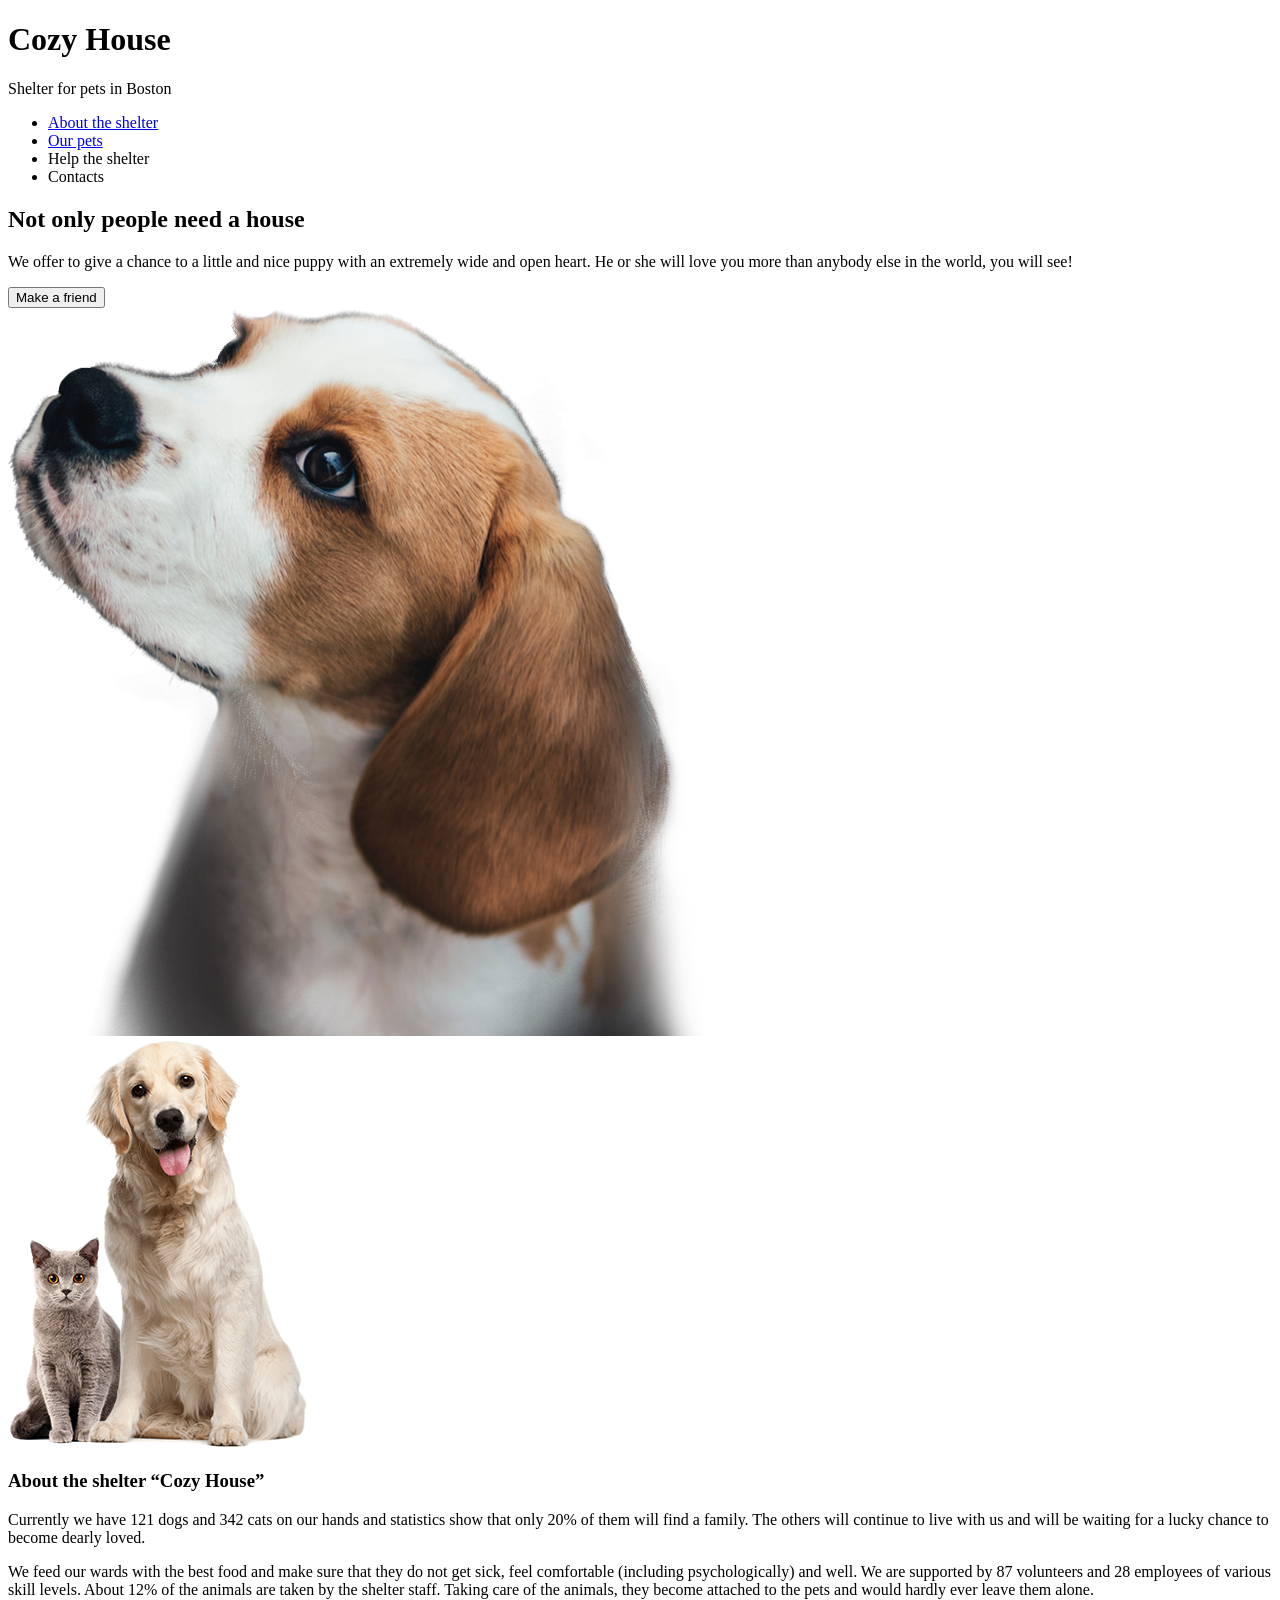
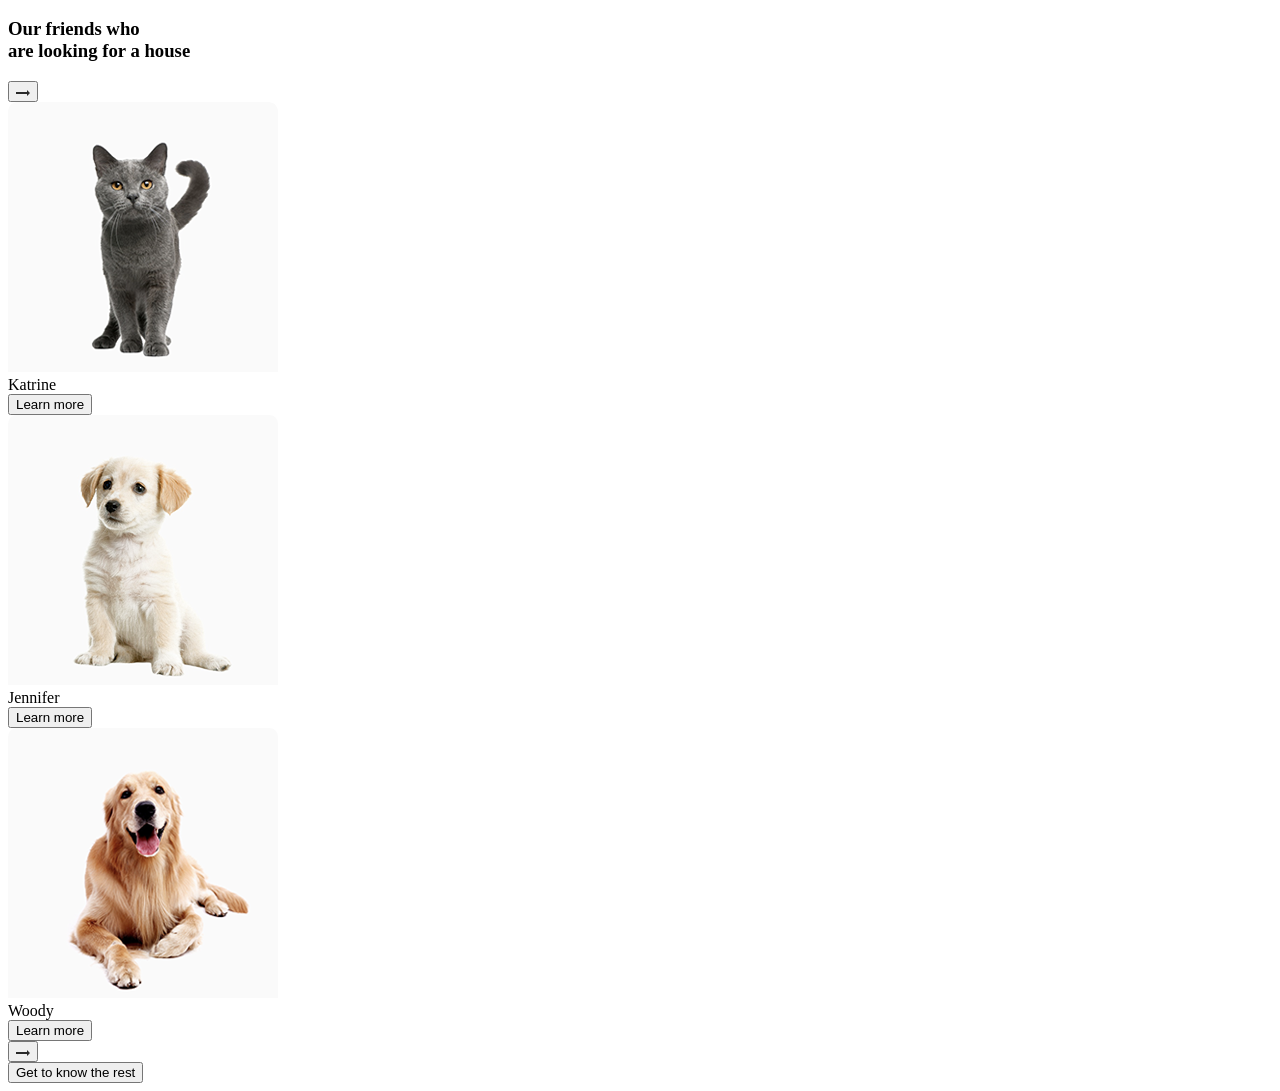
==== shelter/pages/main/index.html @ 145b54c6 "feat: add our-friends section (Sun, Mar 26, 2023 07:45:49 PM)" ====
<!DOCTYPE html>
<html lang="en">
<head>
  <meta charset="UTF-8">
  <meta http-equiv="X-UA-Compatible" content="IE=edge">
  <meta name="viewport" content="width=device-width, initial-scale=1.0">
  <title>shelter</title>
  <link rel="stylesheet" href="../../stylesheets/main.css">
</head>
<body>
  <header class="header">
    <div class="header-content-wrapper">
      <div class="logo-content">
        <div class="logo">
          <div class="logo__title">
            <h1>Cozy House</h1>
          </div>
          <div class="logo__subtitle">
            <p>Shelter for pets in Boston</p>
          </div>
        </div>
      </div>
    </div>
    <nav class="nav">
      <ul class="nav-list">
        <li class="nav-list__item nav-list__item_active">
          <a class="nav-list__link" href="./index.html">About the shelter</a>
        </li>
        <li class="nav-list__item">
          <a class="nav-list__link" href="../pets/index.html">Our pets</a>
        </li>
        <li class="nav-list__item">
          <a class="nav-list__link">Help the shelter</a>
        </li>
        <li class="nav-list__item">
          <a class="nav-list__link">Contacts</a>
        </li>
      </ul>
    </nav>
  </header>
  <main class="main-wrapper">
    <section class="not-only">
      <div class="not-only-content">
        <h2 class="not-only-content__title">Not only people need a house</h2>
        <p class="not-only-content__text">We offer to give a chance to a little and nice puppy with an extremely wide and open heart. 
          He or she will love you more than anybody else in the world, you will see!</p>
        <div class="not-only-content__btn-wrapper">
          <button class="not-only-content__btn btn">Make a friend</button>
        </div>
      </div>
      <div class="not-only__img">
        <img src="../../assets/images/start-screen-puppy.png" alt="dog">
      </div>
  </section>
  <div class="wrapper-background-light">
    <section class="about">
      <div class="about__pets">
        <img src="../../assets/images/about-pets.png" alt="cat and dog">
      </div>
      <div class="about-content">
        <h3 class="about__title h3-title">About the shelter “Cozy House”</h3>
        <p class="about__text">
          Currently we have 121 dogs and 342 cats on our hands and statistics show that only 20% of them will find a family. 
          The others will continue to live with us and will be waiting for a lucky chance to become dearly loved.</p>
        <p class="about__text">
          We feed our wards with the best food and make sure that they do not get sick, 
          feel comfortable (including psychologically) and well. 
          We are supported by 87 volunteers and 28 employees of various skill levels. 
          About 12% of the animals are taken by the shelter staff. 
          Taking care of the animals, they become attached to the pets and would hardly ever leave them alone.
        </p>
      </div>
    </section>
  </div>
  <div class="wrapper-background-dark">
    <section class="friends">
      <h3 class="friends__title h3-title">Our friends who <br>are looking for a house</h3>
      <div class="pets-content-wrapper">
        <div class="left-arrow">
          <button class="left-arrow__btn arrow-btn">
            <svg class="arrow-icon" width="14" height="6" viewBox="0 0 14 6" fill="none" xmlns="http://www.w3.org/2000/svg">
              <path d="M0 4V2L11 2V0L14 3L11 6V4L0 4Z" fill="#292929"/>
            </svg> 
          </button>
        </div>
        <div class="pets-content">
          <div class="pet-card">
            <div class="pet-card__image">
              <img src="../../assets/images/cards/pets-katrine.png" alt="cat">
            </div>
            <div class="pet-card__title">Katrine</div>
            <div class="pet-card__button">
              <button class="pet-card__button-inner">Learn more</button>
            </div>
          </div>
          <div class="pet-card">
            <div class="pet-card__image">
              <img src="../../assets/images/cards/pets-jennifer.png" alt="dog">
            </div>
            <div class="pet-card__title">Jennifer</div>
            <div class="pet-card__button">
              <button class="pet-card__button-inner">Learn more</button>
            </div>
          </div>
          <div class="pet-card">
            <div class="pet-card__image">
              <img src="../../assets/images/cards/pets-woody.png" alt="dog">
            </div>
            <div class="pet-card__title">Woody</div>
            <div class="pet-card__button">
              <button class="pet-card__button-inner">Learn more</button>
            </div>
          </div>
        </div>
        <div class="right-arrow">
          <button class="right-arrow__btn arrow-btn">
            <svg class="arrow-icon" width="14" height="6" viewBox="0 0 14 6" fill="none" xmlns="http://www.w3.org/2000/svg">
              <path d="M0 4V2L11 2V0L14 3L11 6V4L0 4Z" fill="#292929"/>
            </svg>          
          </button>
        </div>
      </div>
      <div class="friends__btn-wrapper">
        <button class="friends__btn btn">Get to know the rest</button>
      </div>
    </section>
  </div>
  </main>
</body>
</html>
---- shelter/stylesheets/main.css ----
/* No CSS *//*# sourceMappingURL=main.css.map */
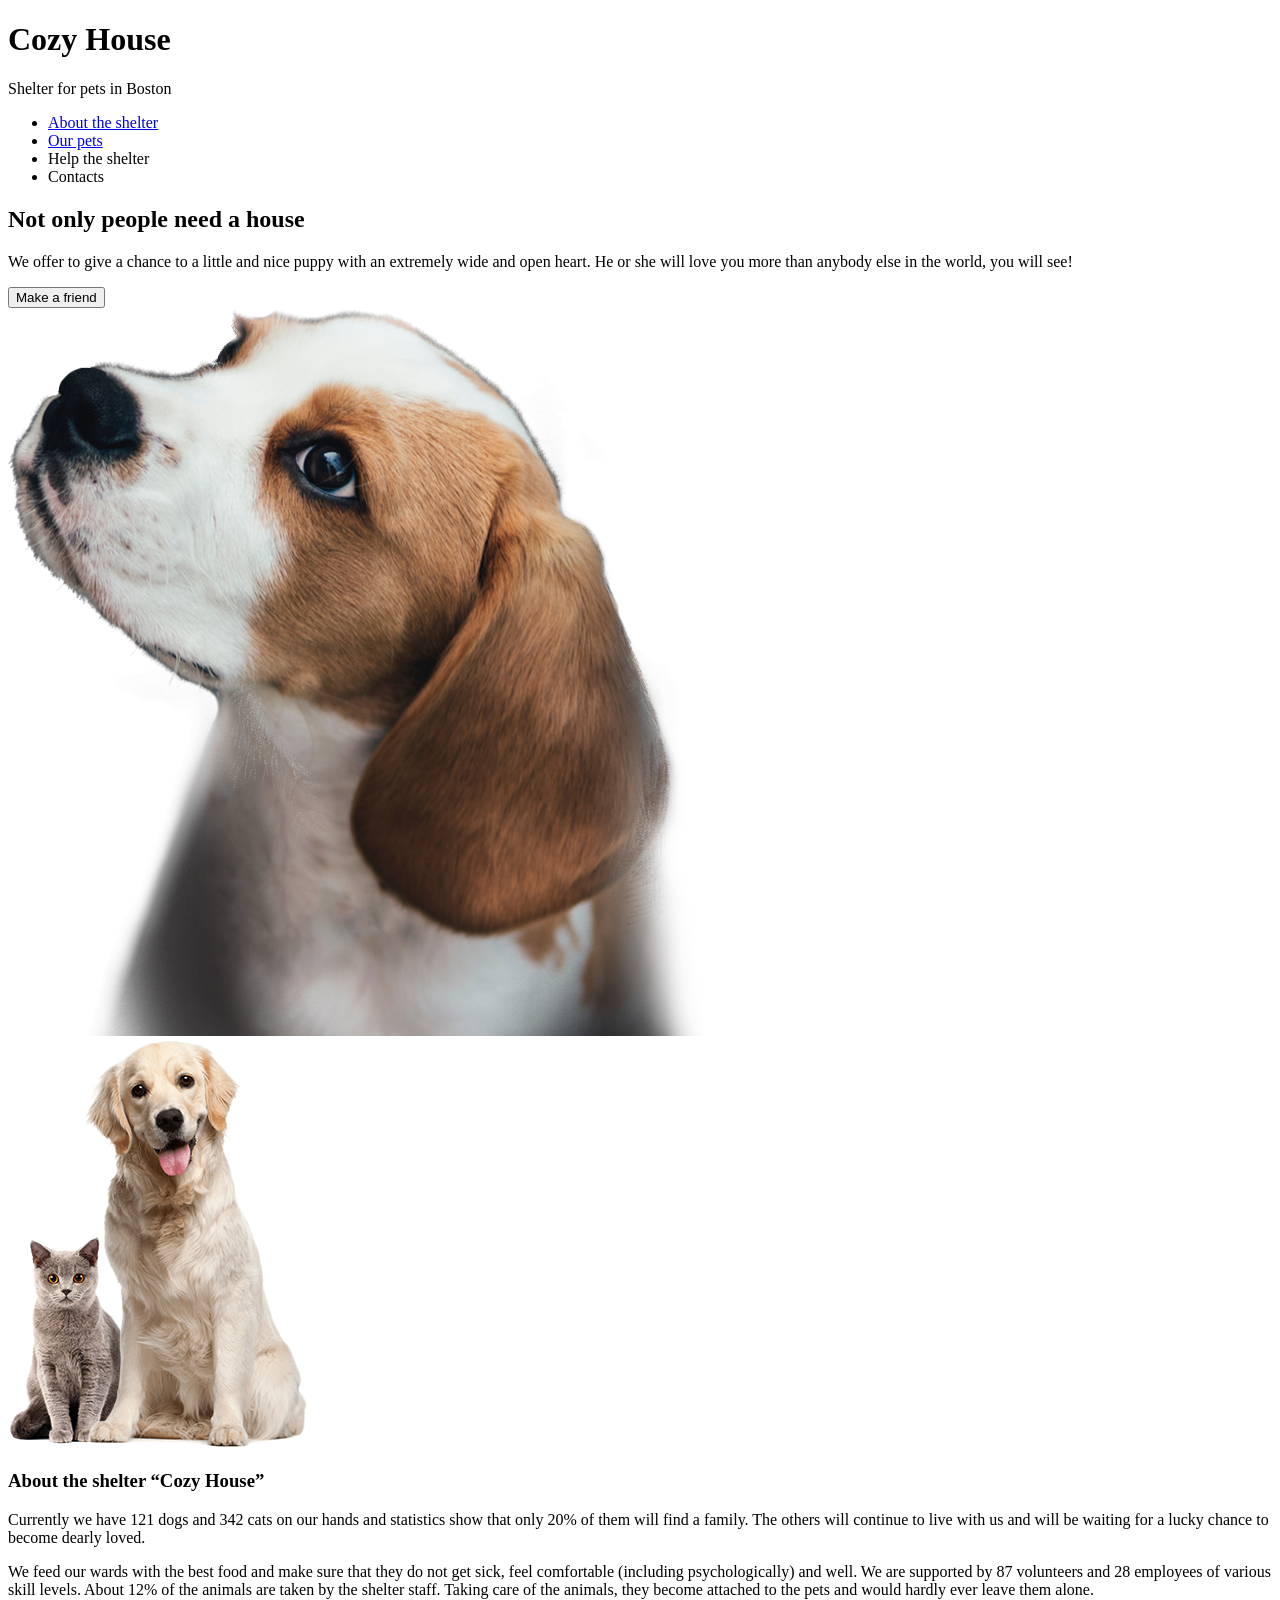
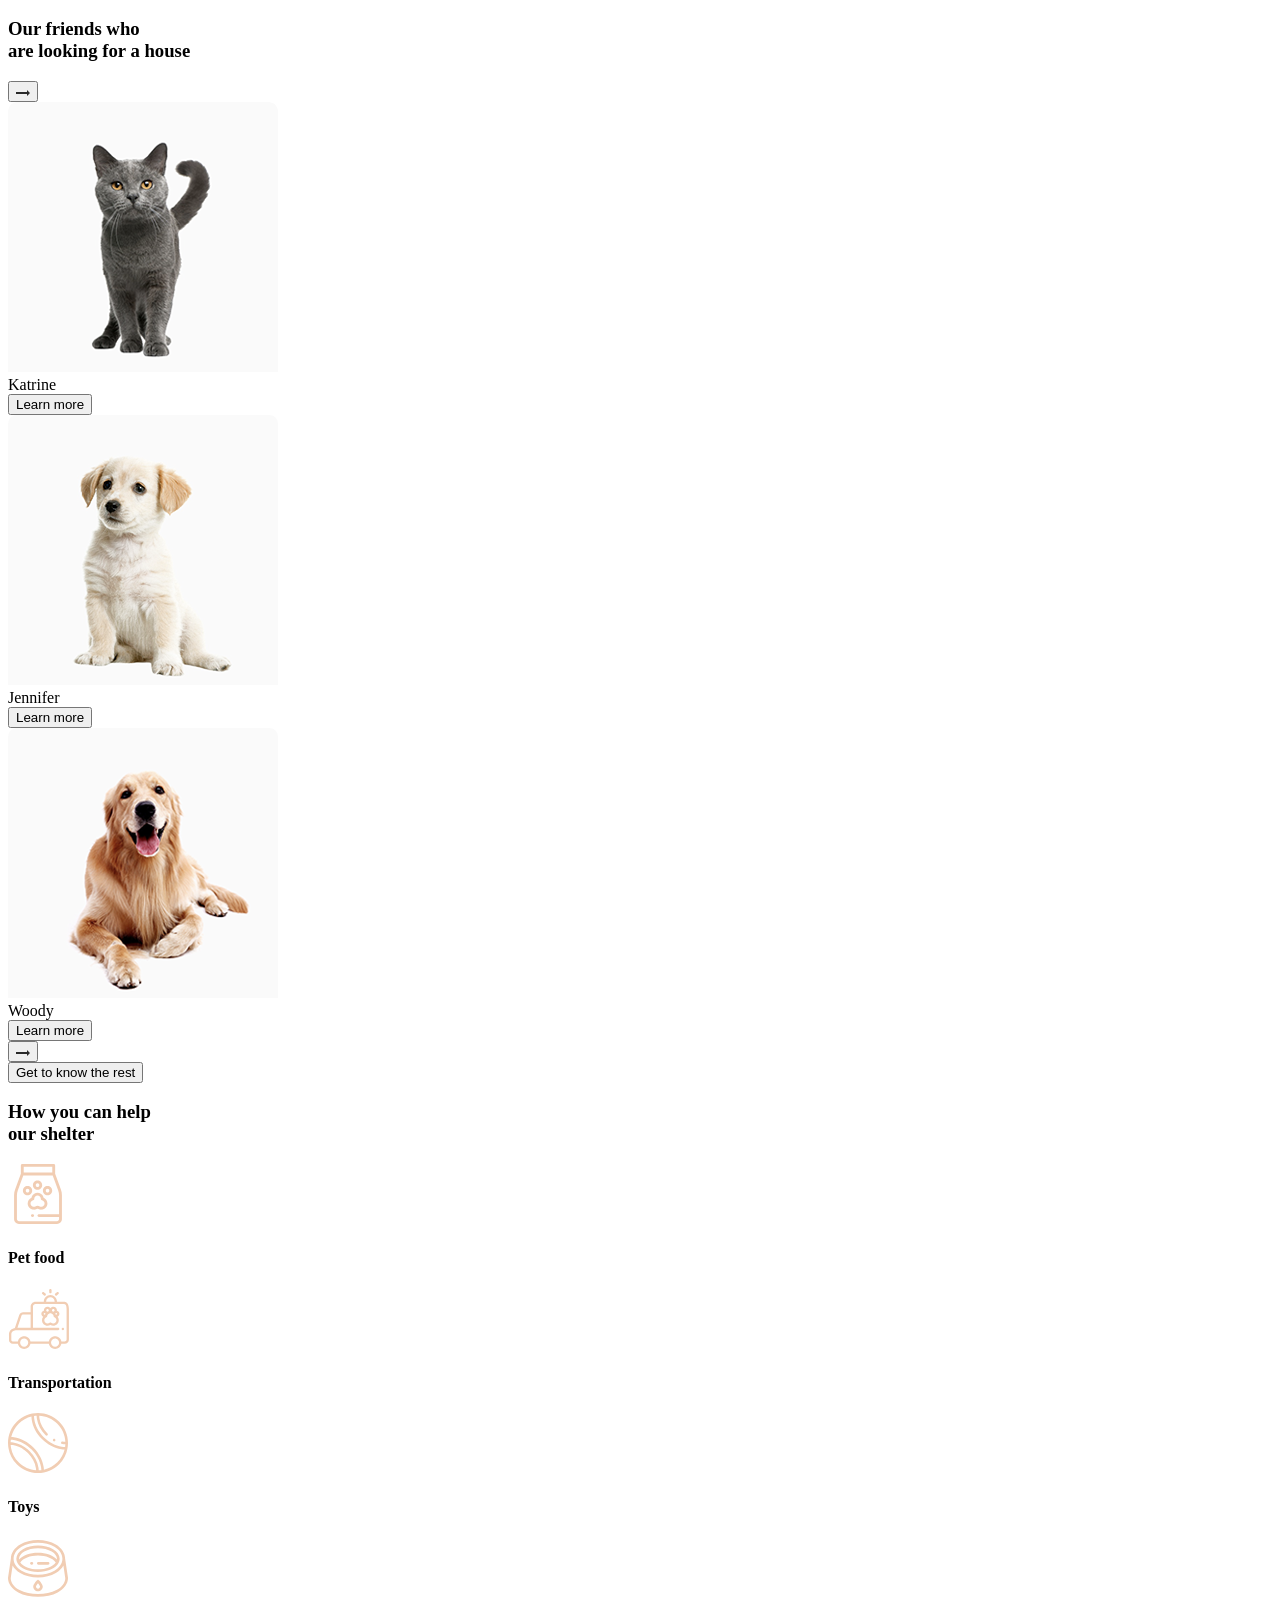
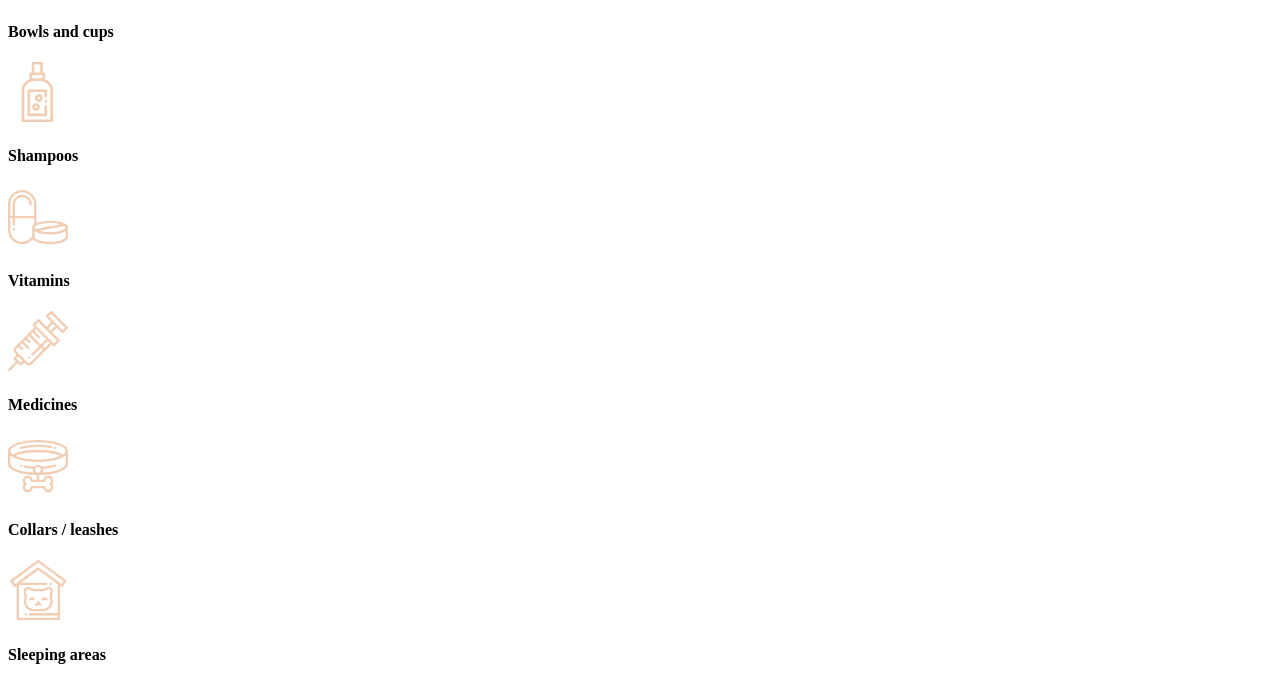
==== commit 73fb4bdf: "feat: add help section (Sun, Mar 26, 2023 07:59:29 PM)" ====
--- a/shelter/pages/main/index.html
+++ b/shelter/pages/main/index.html
@@ -125,6 +125,67 @@
       </div>
     </section>
   </div>
+  <div class="wrapper-background-light">
+    <section class="help-shelter"> 
+      <h3 class="help-shelter__title h3-title">How you can help <br>our shelter</h3>
+      <div class="help-shelter-card-content">
+        <div class="help-shelter-card">
+          <div class="help-shelter-card__icon">
+            <img src="../../assets/icons/icon-pet-food.svg" alt="food">
+          </div>
+          <h4 class="help-shelter-card__title h4-title">Pet food</h4>
+        </div>
+        <div class="help-shelter-card">
+          <div class="help-shelter-card__icon">
+            <img src="../../assets/icons/icon-transportation.svg" alt="transportation">
+          </div>
+          <h4 class="help-shelter-card__title h4-title">Transportation</h4>
+        </div>
+        <div class="help-shelter-card">
+          <div class="help-shelter-card__icon">
+            <img src="../../assets/icons/icon-toys.svg" alt="toys">
+          </div>
+          <h4 class="help-shelter-card__title h4-title">Toys</h4>
+        </div>
+        <div class="help-shelter-card">
+          <div class="help-shelter-card__icon">
+            <img src="../../assets/icons/icon-bowls-and-cups.svg" alt="bowl">
+          </div>
+          <h4 class="help-shelter-card__title h4-title">Bowls and cups</h4>
+        </div>
+        <div class="help-shelter-card">
+          <div class="help-shelter-card__icon">
+            <img src="../../assets/icons/icon-shampoos.svg" alt="shampoo">
+          </div>
+          <h4 class="help-shelter-card__title h4-title">Shampoos</h4>
+        </div>
+        <div class="help-shelter-card">
+          <div class="help-shelter-card__icon">
+            <img src="../../assets/icons/icon-vitamins.svg" alt="vitamins">
+          </div>
+          <h4 class="help-shelter-card__title h4-title">Vitamins</h4>
+        </div>
+        <div class="help-shelter-card">
+          <div class="help-shelter-card__icon">
+            <img src="../../assets/icons/icon-medicines.svg" alt="medicines">
+          </div>
+          <h4 class="help-shelter-card__title h4-title">Medicines</h4>
+        </div>
+        <div class="help-shelter-card">
+          <div class="help-shelter-card__icon">
+            <img src="../../assets/icons/icon-collars-leashes.svg" alt="collars">
+          </div>
+          <h4 class="help-shelter-card__title h4-title">Collars / leashes</h4>
+        </div>
+        <div class="help-shelter-card">
+          <div class="help-shelter-card__icon">
+            <img src="../../assets/icons/icon-sleeping-area.svg" alt="sleeping areas">
+          </div>
+          <h4 class="help-shelter-card__title h4-title">Sleeping areas</h4>
+        </div>
+      </div>
+    </section>
+  </div>
   </main>
 </body>
 </html>
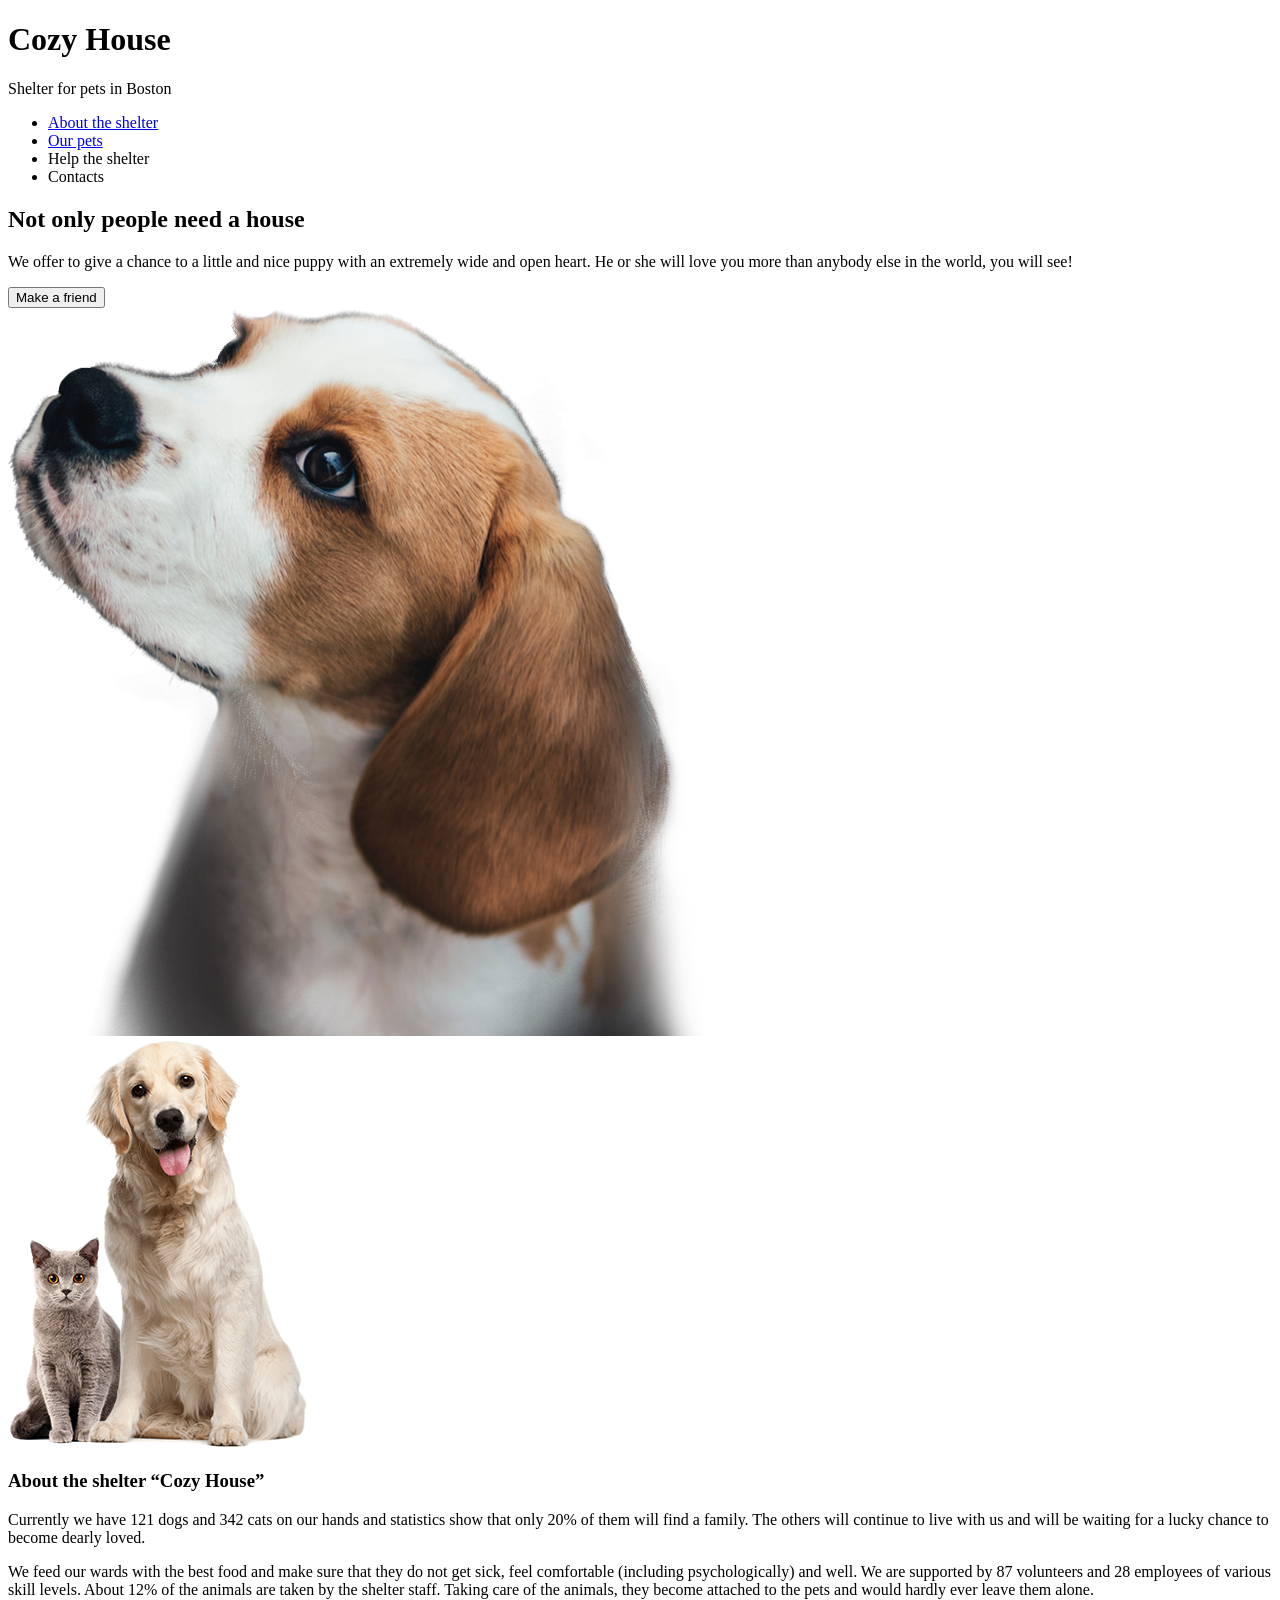
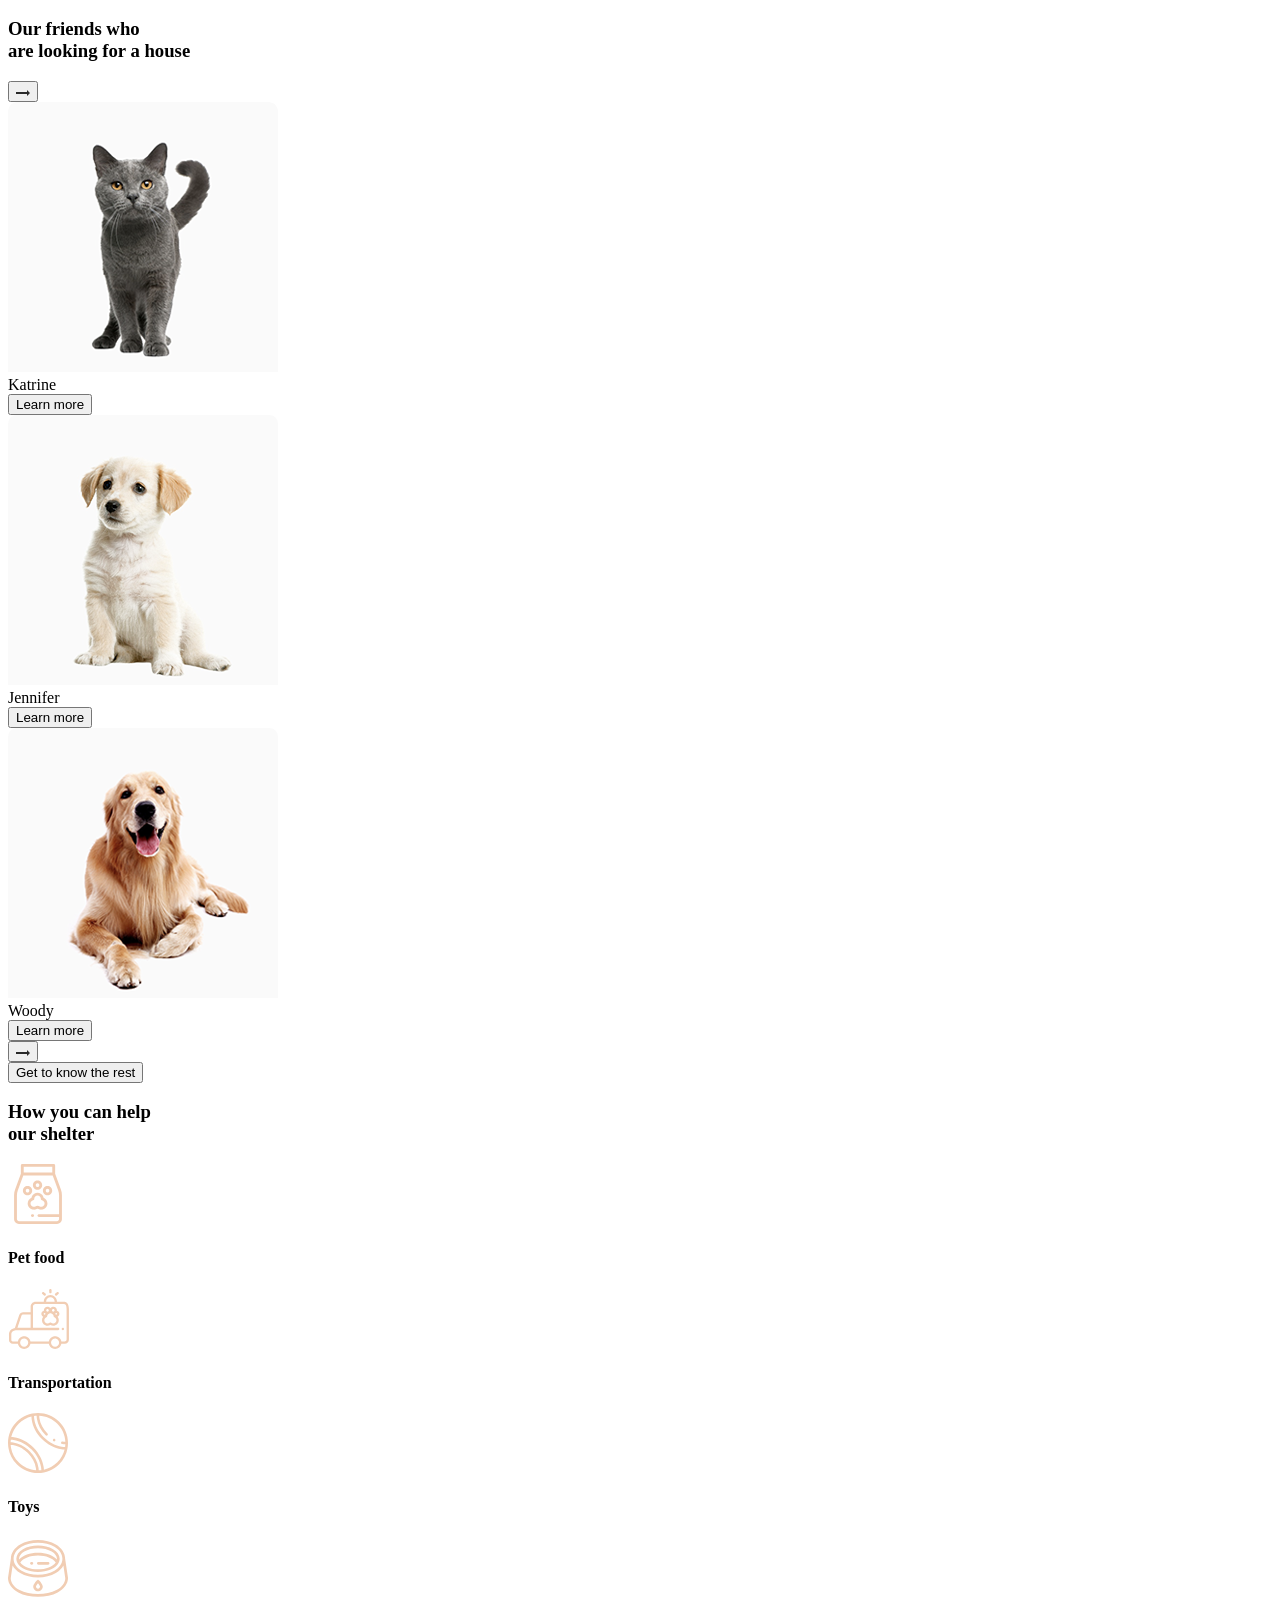
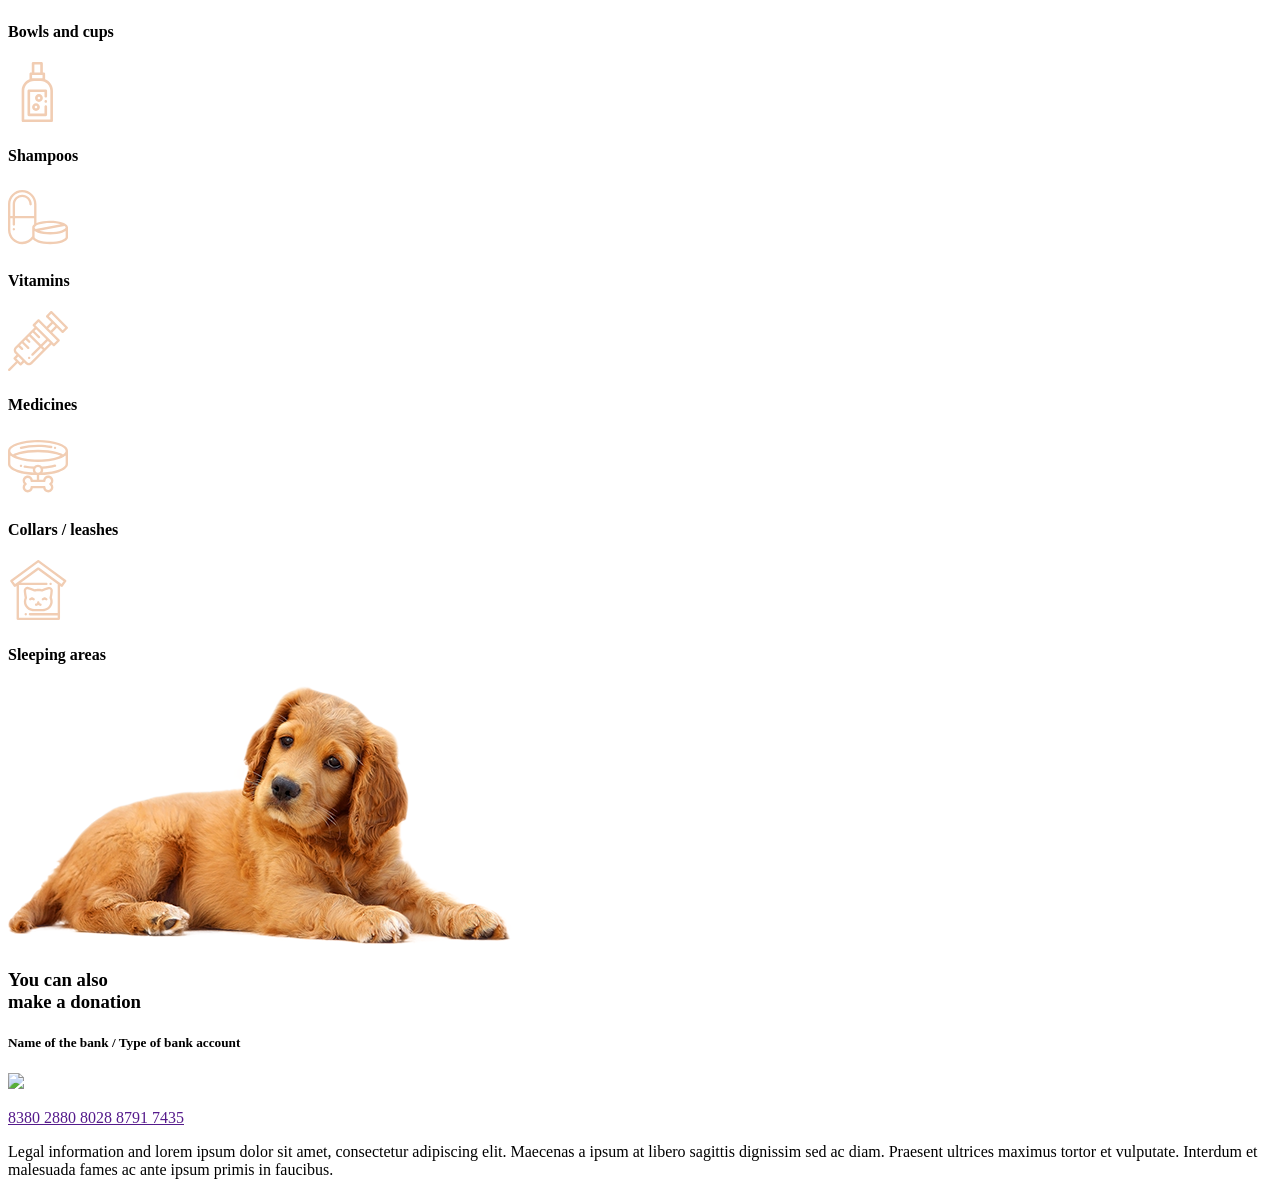
==== commit 0a9e0952: "feat: add donation section (Sun, Mar 26, 2023 08:11:59 PM)" ====
--- a/shelter/pages/main/index.html
+++ b/shelter/pages/main/index.html
@@ -126,62 +126,91 @@
     </section>
   </div>
   <div class="wrapper-background-light">
-    <section class="help-shelter"> 
-      <h3 class="help-shelter__title h3-title">How you can help <br>our shelter</h3>
-      <div class="help-shelter-card-content">
-        <div class="help-shelter-card">
-          <div class="help-shelter-card__icon">
+    <section class="help"> 
+      <h3 class="help__title h3-title">How you can help <br>our shelter</h3>
+      <div class="help-card-content">
+        <div class="help-card">
+          <div class="help-card__icon">
             <img src="../../assets/icons/icon-pet-food.svg" alt="food">
           </div>
-          <h4 class="help-shelter-card__title h4-title">Pet food</h4>
-        </div>
-        <div class="help-shelter-card">
-          <div class="help-shelter-card__icon">
+          <h4 class="help-card__title h4-title">Pet food</h4>
+        </div>
+        <div class="help-card">
+          <div class="help-card__icon">
             <img src="../../assets/icons/icon-transportation.svg" alt="transportation">
           </div>
-          <h4 class="help-shelter-card__title h4-title">Transportation</h4>
-        </div>
-        <div class="help-shelter-card">
-          <div class="help-shelter-card__icon">
+          <h4 class="help-card__title h4-title">Transportation</h4>
+        </div>
+        <div class="help-card">
+          <div class="help-card__icon">
             <img src="../../assets/icons/icon-toys.svg" alt="toys">
           </div>
-          <h4 class="help-shelter-card__title h4-title">Toys</h4>
-        </div>
-        <div class="help-shelter-card">
-          <div class="help-shelter-card__icon">
+          <h4 class="help-card__title h4-title">Toys</h4>
+        </div>
+        <div class="help-card">
+          <div class="help-card__icon">
             <img src="../../assets/icons/icon-bowls-and-cups.svg" alt="bowl">
           </div>
-          <h4 class="help-shelter-card__title h4-title">Bowls and cups</h4>
-        </div>
-        <div class="help-shelter-card">
-          <div class="help-shelter-card__icon">
+          <h4 class="help-card__title h4-title">Bowls and cups</h4>
+        </div>
+        <div class="help-card">
+          <div class="help-card__icon">
             <img src="../../assets/icons/icon-shampoos.svg" alt="shampoo">
           </div>
-          <h4 class="help-shelter-card__title h4-title">Shampoos</h4>
-        </div>
-        <div class="help-shelter-card">
-          <div class="help-shelter-card__icon">
+          <h4 class="help-card__title h4-title">Shampoos</h4>
+        </div>
+        <div class="help-card">
+          <div class="help-card__icon">
             <img src="../../assets/icons/icon-vitamins.svg" alt="vitamins">
           </div>
-          <h4 class="help-shelter-card__title h4-title">Vitamins</h4>
-        </div>
-        <div class="help-shelter-card">
-          <div class="help-shelter-card__icon">
+          <h4 class="help-card__title h4-title">Vitamins</h4>
+        </div>
+        <div class="help-card">
+          <div class="help-card__icon">
             <img src="../../assets/icons/icon-medicines.svg" alt="medicines">
           </div>
-          <h4 class="help-shelter-card__title h4-title">Medicines</h4>
-        </div>
-        <div class="help-shelter-card">
-          <div class="help-shelter-card__icon">
+          <h4 class="help-card__title h4-title">Medicines</h4>
+        </div>
+        <div class="help-card">
+          <div class="help-card__icon">
             <img src="../../assets/icons/icon-collars-leashes.svg" alt="collars">
           </div>
-          <h4 class="help-shelter-card__title h4-title">Collars / leashes</h4>
-        </div>
-        <div class="help-shelter-card">
-          <div class="help-shelter-card__icon">
+          <h4 class="help-card__title h4-title">Collars / leashes</h4>
+        </div>
+        <div class="help-card">
+          <div class="help-card__icon">
             <img src="../../assets/icons/icon-sleeping-area.svg" alt="sleeping areas">
           </div>
-          <h4 class="help-shelter-card__title h4-title">Sleeping areas</h4>
+          <h4 class="help-card__title h4-title">Sleeping areas</h4>
+        </div>
+      </div>
+    </section>
+  </div>
+  <div class="wrapper-background-dark">
+    <section class="donation">
+      <div class="donation-content">
+        <div class="donation__img">
+          <img src="../../assets/images/donation-dog.png" alt="dog">
+        </div>
+        <div class="donation-info">
+          <div class="donation-info__title">
+            <h3 class="h3-title">You can also <br>make a donation</h3>
+          </div>
+          <div class="donation-info__subtitle">
+            <h5>Name of the bank / Type of bank account</h5>
+          </div>
+          <div class="donation-info__credit-card">
+            <a href="">
+              <img src="../../assets/icons/credit-card.svg">
+              <p>8380 2880 8028 8791 7435</p>
+            </a>
+          </div>
+          <div class="donation-info__text">
+            <p>Legal information and lorem ipsum dolor sit amet, 
+            consectetur adipiscing elit. Maecenas a ipsum at libero sagittis dignissim sed ac diam. 
+            Praesent ultrices maximus tortor et vulputate.
+            Interdum et malesuada fames ac ante ipsum primis in faucibus.</p>
+          </div>
         </div>
       </div>
     </section>
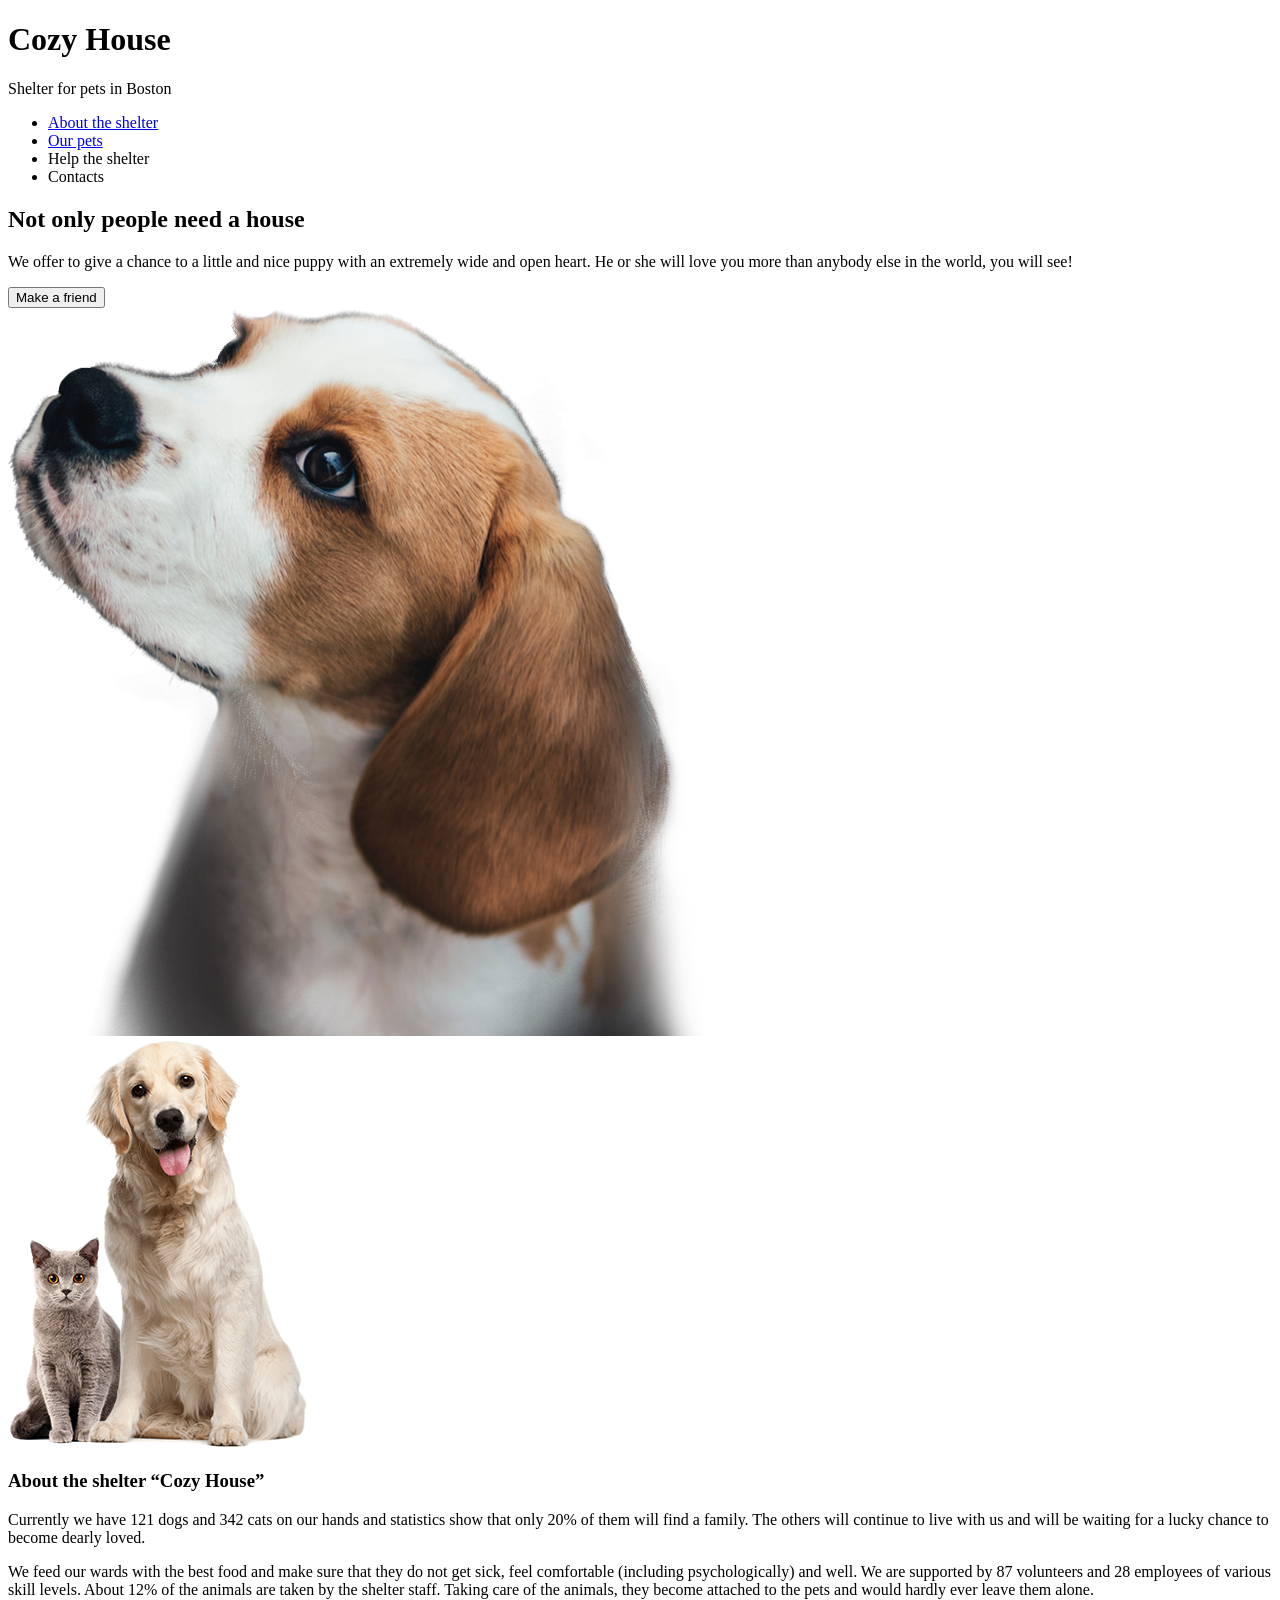
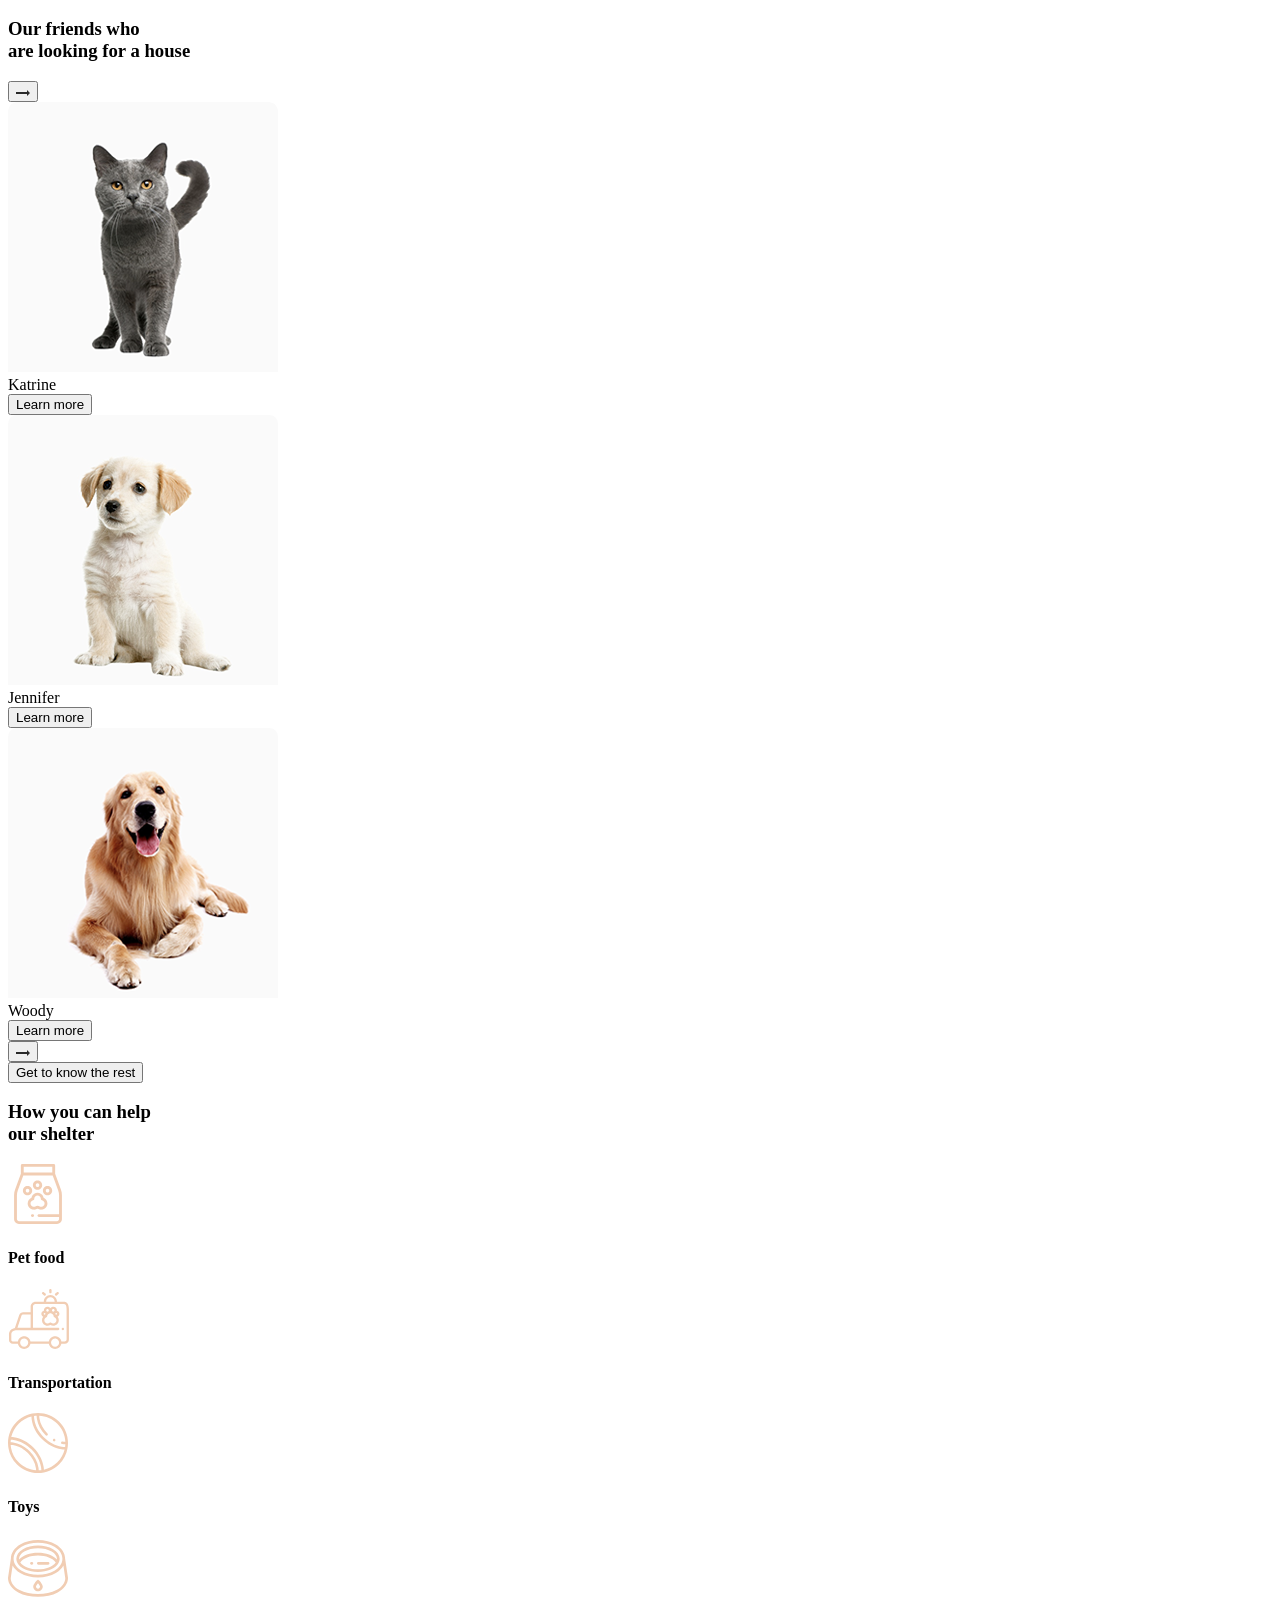
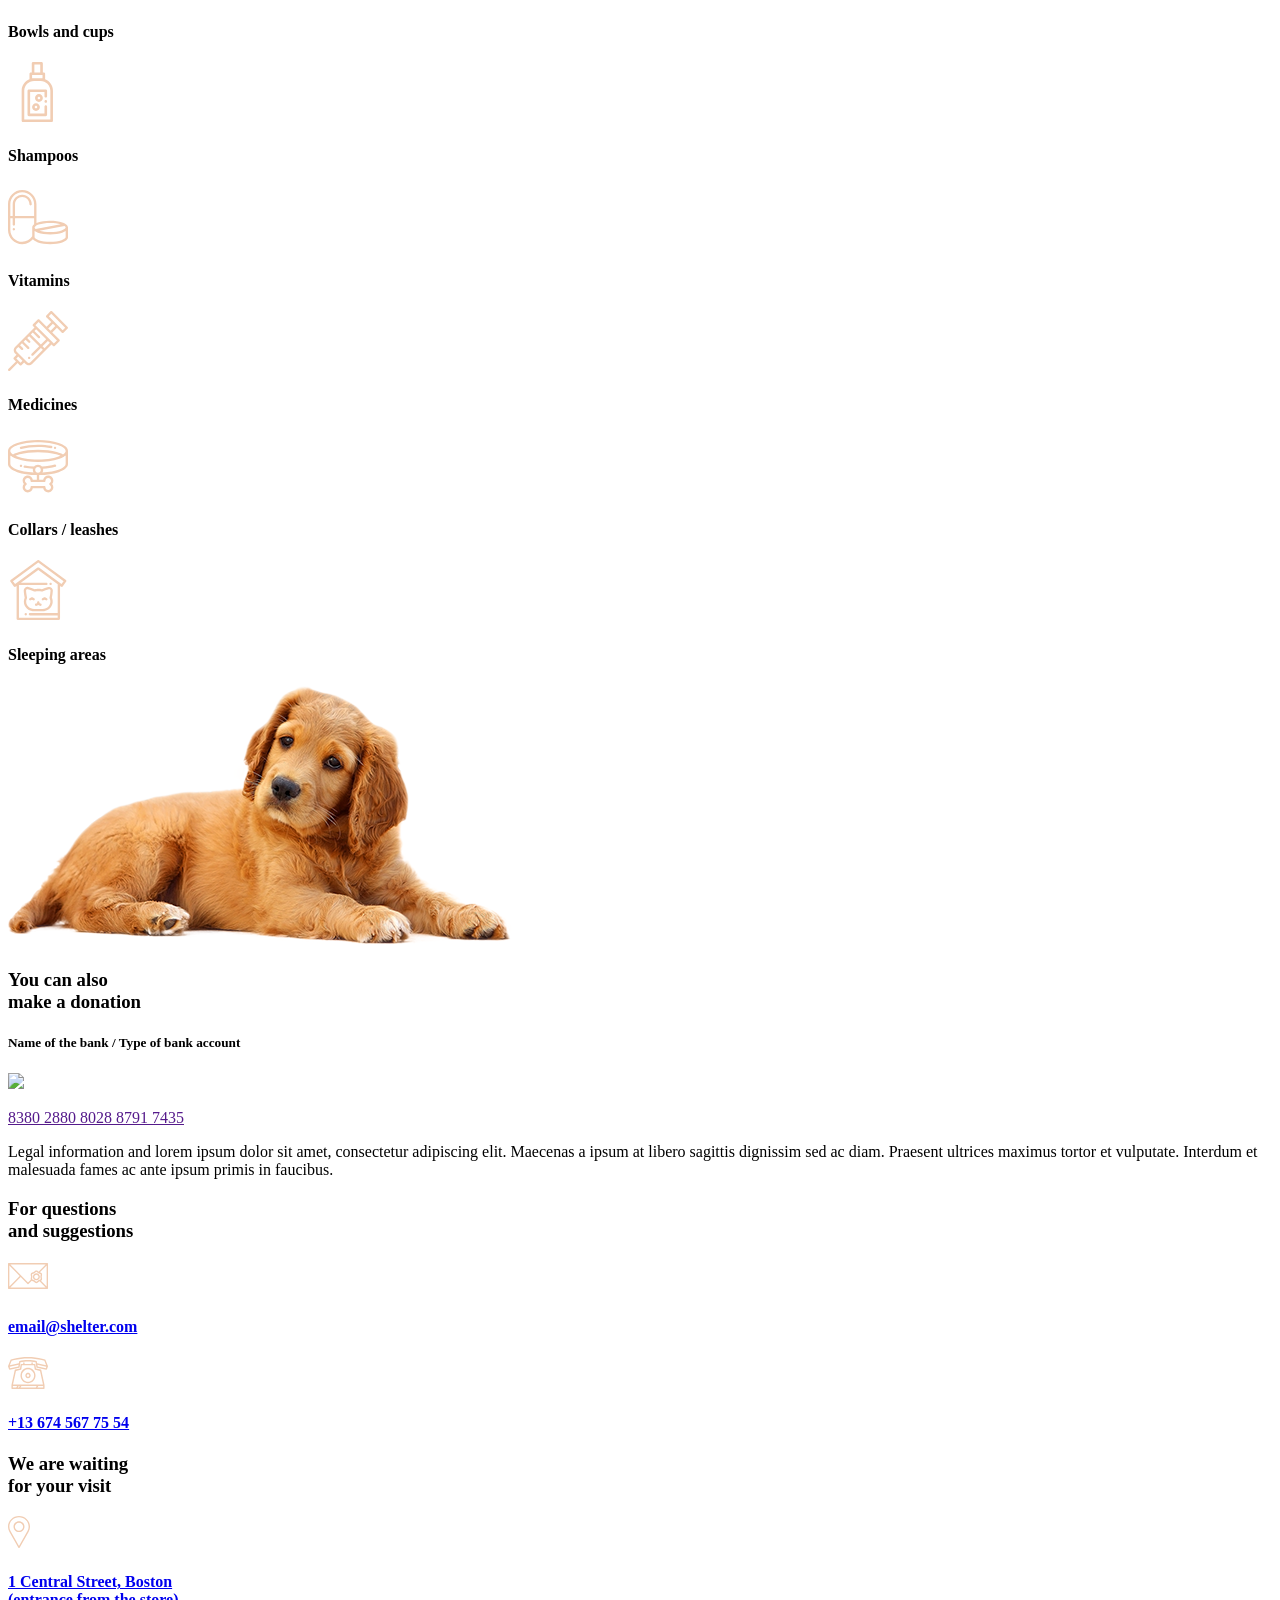
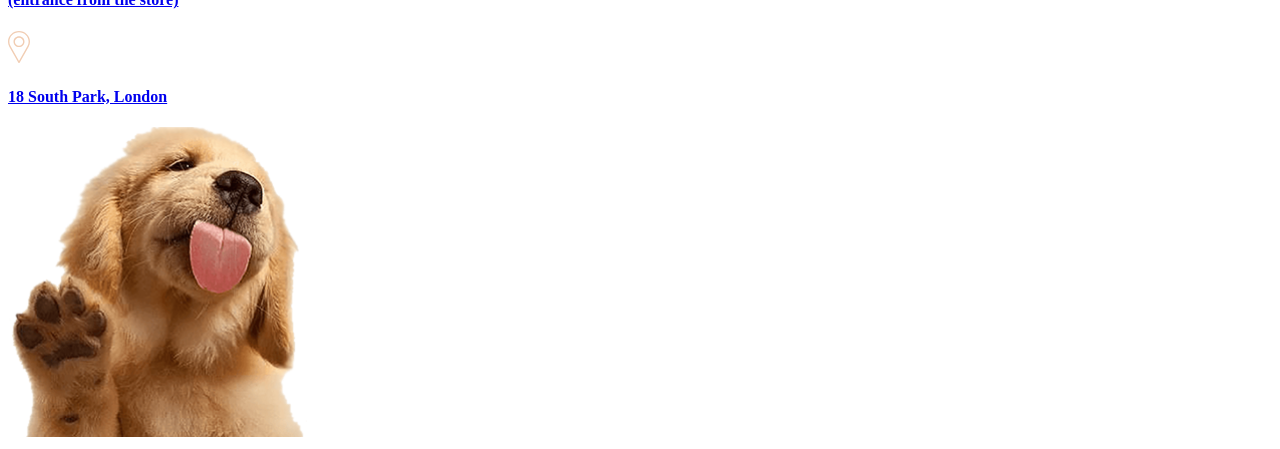
==== commit f97468aa: "feat: add footer (Sun, Mar 26, 2023 08:22:29 PM)" ====
--- a/shelter/pages/main/index.html
+++ b/shelter/pages/main/index.html
@@ -215,6 +215,47 @@
       </div>
     </section>
   </div>
+  <footer class="footer">
+    <div class="footer-contacts">
+      <h3 class="footer-contacts__title h3-title">For questions <br>and suggestions</h3>
+      <div class="footer-contacts__email">
+        <a class="footer__email-icon" href="mailto:email@shelter.com">
+          <img src="../../assets/icons/icon-email.svg" alt="email">
+        </a>
+        <a class="footer__email-text" href="mailto:email@shelter.com"><h4>email@shelter.com</h4></a>
+      </div>
+      <div class="footer-contacts__phone">
+        <a class="footer__phone-icon" href="tel:+13-674-567-75-54">
+          <img src="../../assets/icons/icon-phone.svg" alt="phone">
+        </a>
+        <a class="footer__phone-text" href="tel:+13-674-567-75-54">
+          <h4>+13 674 567 75 54</h4>
+        </a>
+      </div>
+    </div>
+    <div class="footer-location">
+      <h3 class="footer-location__title h3-title">We are waiting <br>for your visit</h3>
+      <div class="footer-location__map">
+        <a class="footer-map__icon" href="https://goo.gl/maps/1M5i2qvW5JNTci3F6">
+          <img src="../../assets/icons/icon-marker.svg" alt="marker">
+        </a>
+        <a class="footer-map__text_first" href="https://goo.gl/maps/1M5i2qvW5JNTci3F6">
+          <h4>1 Central Street, Boston <br>(entrance from the store)</h4>
+        </a>
+      </div>
+      <div class="footer-location__map">
+        <a class="footer-map__icon" href="https://goo.gl/maps/7BhiTKAb1SkYFnS67">
+          <img src="../../assets/icons/icon-marker.svg" alt="marker">
+        </a>
+        <a class="footer-map__text_second" href="https://goo.gl/maps/7BhiTKAb1SkYFnS67">
+          <h4>18 South Park, London</h4>
+        </a>
+      </div>
+    </div>
+    <div class="footer-dog">
+      <img src="../../assets/images/footer-puppy.png" alt="dog">
+    </div>
+  </footer>
   </main>
 </body>
 </html>
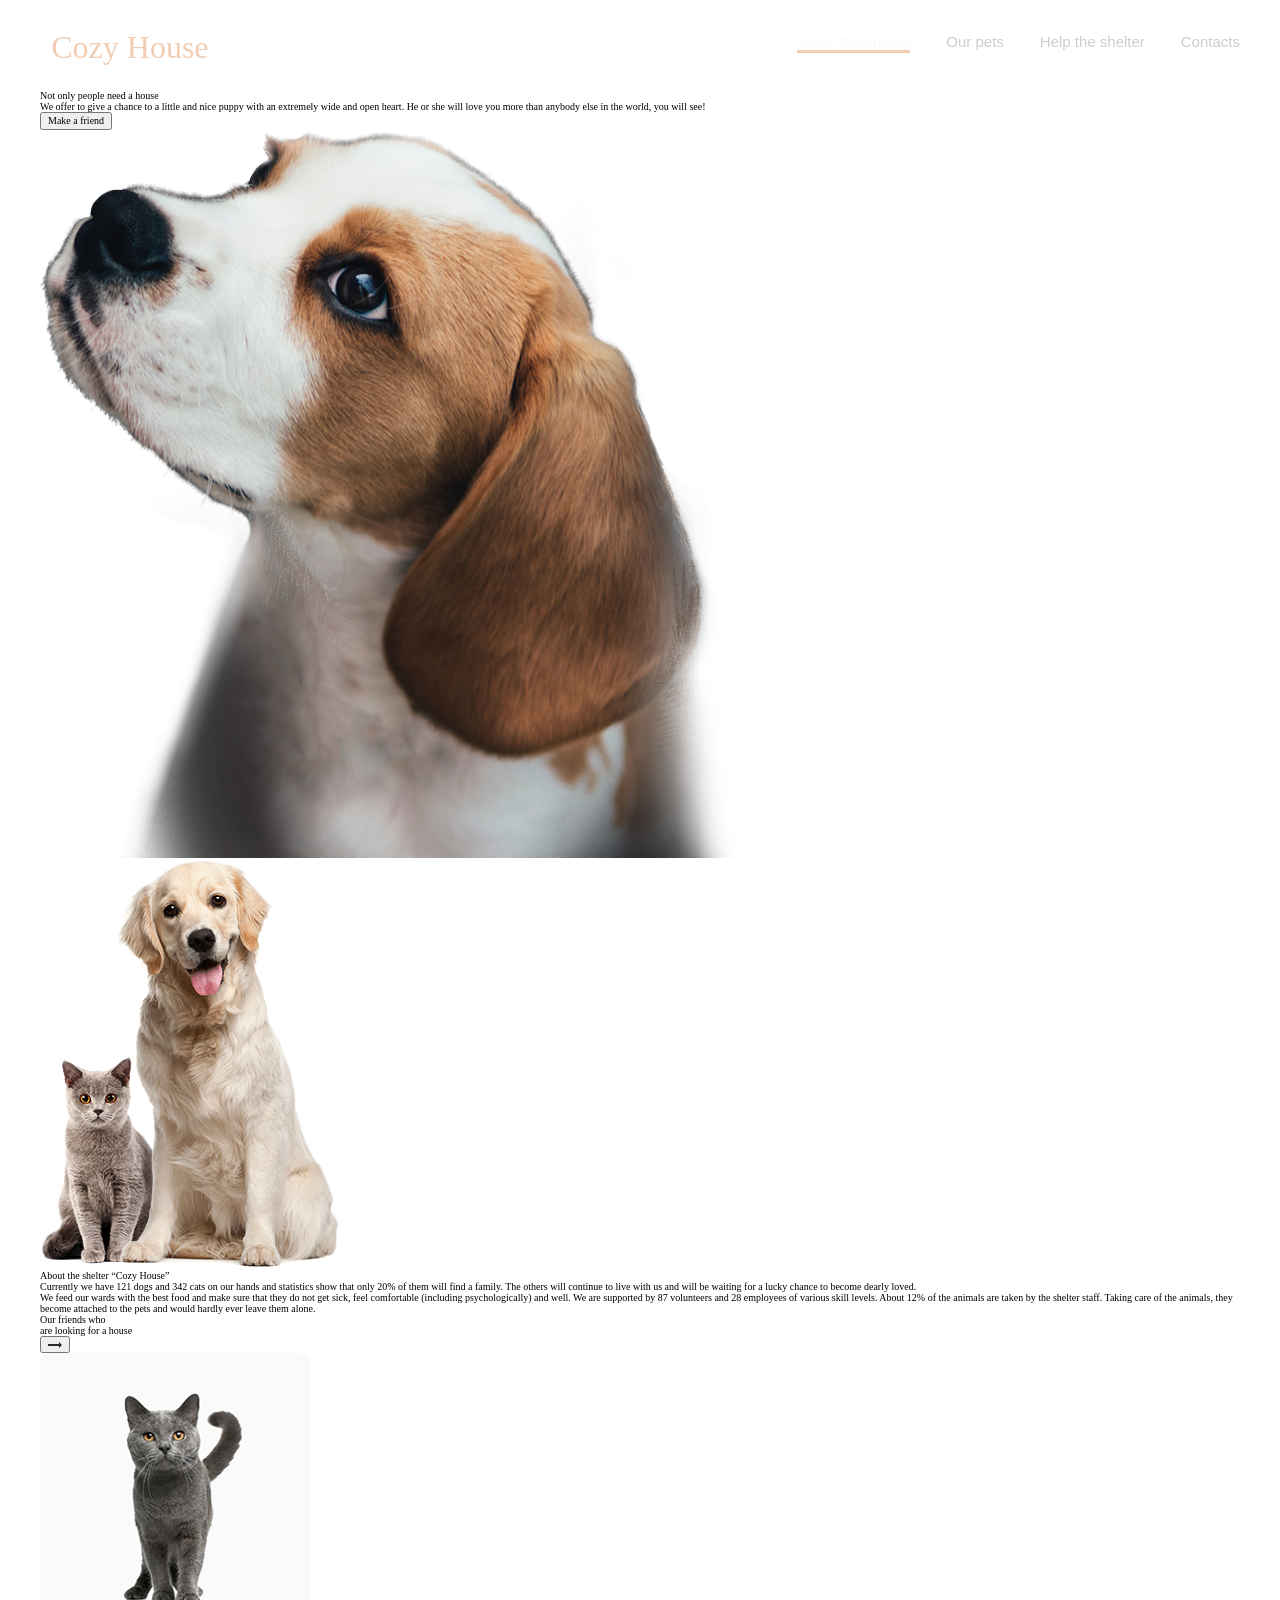
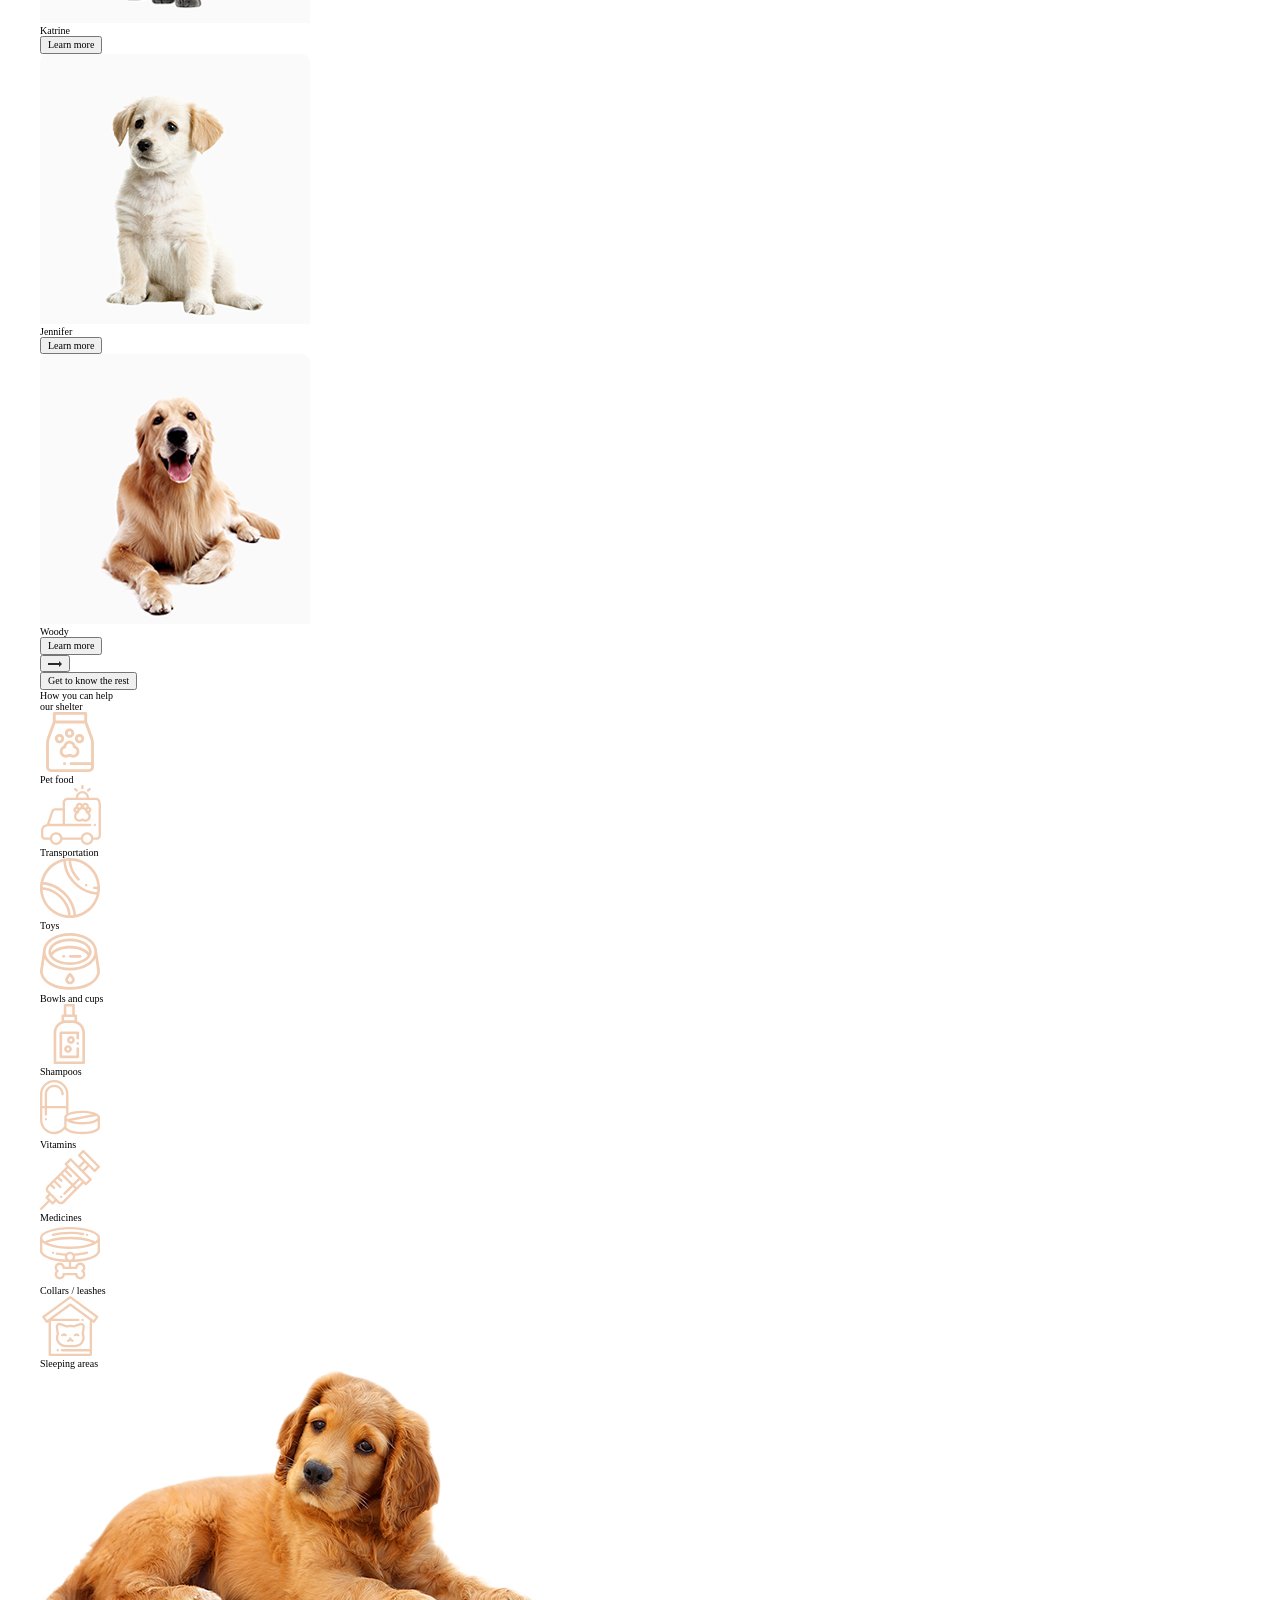
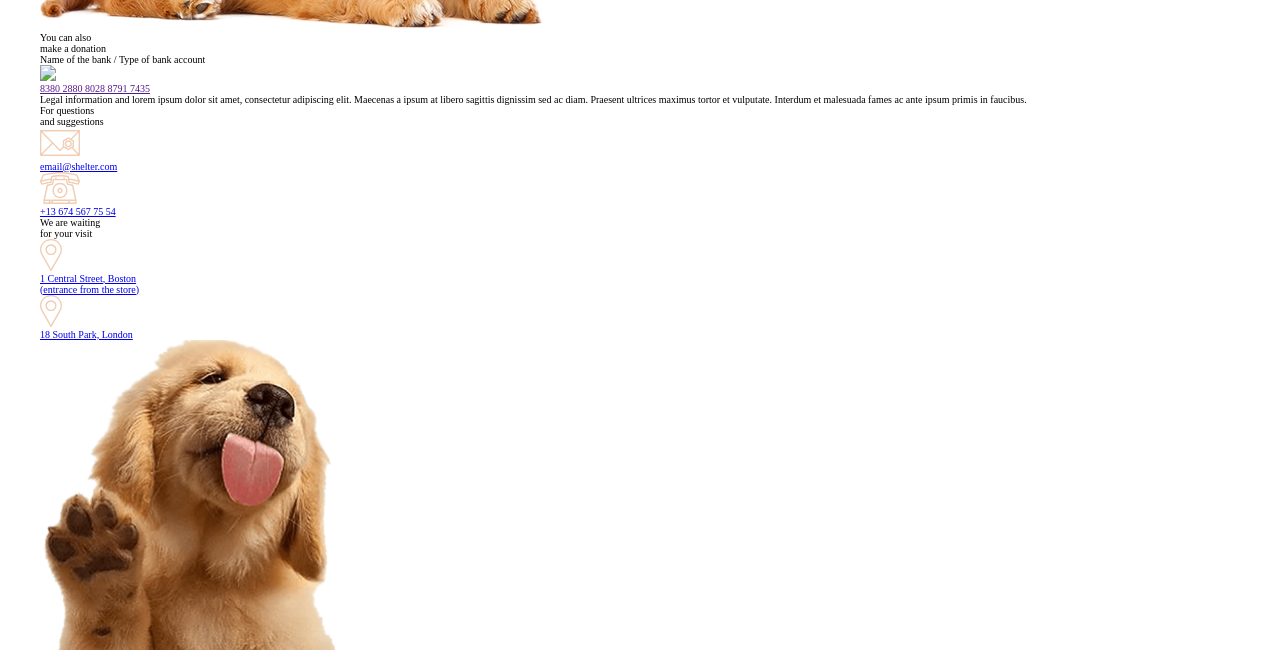
==== commit bf90da09: "feat: add header style (Sun, Mar 26, 2023 09:48:23 PM)" ====
--- a/shelter/pages/main/index.html
+++ b/shelter/pages/main/index.html
@@ -8,18 +8,16 @@
   <link rel="stylesheet" href="../../stylesheets/main.css">
 </head>
 <body>
-  <header class="header">
-    <div class="header-content-wrapper">
-      <div class="logo-content">
+  <header class="header container">
+    <div class="header-logo">
         <div class="logo">
           <div class="logo__title">
-            <h1>Cozy House</h1>
+            <h1 class="h1-title">Cozy House</h1>
           </div>
           <div class="logo__subtitle">
             <p>Shelter for pets in Boston</p>
           </div>
         </div>
-      </div>
     </div>
     <nav class="nav">
       <ul class="nav-list">
@@ -38,10 +36,10 @@
       </ul>
     </nav>
   </header>
-  <main class="main-wrapper">
-    <section class="not-only">
+  <main class="main">
+    <section class="not-only container">
       <div class="not-only-content">
-        <h2 class="not-only-content__title">Not only people need a house</h2>
+        <h2 class="not-only-content__title h2-title">Not only people need a house</h2>
         <p class="not-only-content__text">We offer to give a chance to a little and nice puppy with an extremely wide and open heart. 
           He or she will love you more than anybody else in the world, you will see!</p>
         <div class="not-only-content__btn-wrapper">
@@ -53,7 +51,7 @@
       </div>
   </section>
   <div class="wrapper-background-light">
-    <section class="about">
+    <section class="about container">
       <div class="about__pets">
         <img src="../../assets/images/about-pets.png" alt="cat and dog">
       </div>
@@ -73,7 +71,7 @@
     </section>
   </div>
   <div class="wrapper-background-dark">
-    <section class="friends">
+    <section class="friends container">
       <h3 class="friends__title h3-title">Our friends who <br>are looking for a house</h3>
       <div class="pets-content-wrapper">
         <div class="left-arrow">
@@ -126,7 +124,7 @@
     </section>
   </div>
   <div class="wrapper-background-light">
-    <section class="help"> 
+    <section class="help container"> 
       <h3 class="help__title h3-title">How you can help <br>our shelter</h3>
       <div class="help-card-content">
         <div class="help-card">
@@ -187,7 +185,7 @@
     </section>
   </div>
   <div class="wrapper-background-dark">
-    <section class="donation">
+    <section class="donation container">
       <div class="donation-content">
         <div class="donation__img">
           <img src="../../assets/images/donation-dog.png" alt="dog">
@@ -215,7 +213,8 @@
       </div>
     </section>
   </div>
-  <footer class="footer">
+  </main>
+  <footer class="footer container">
     <div class="footer-contacts">
       <h3 class="footer-contacts__title h3-title">For questions <br>and suggestions</h3>
       <div class="footer-contacts__email">
@@ -256,6 +255,5 @@
       <img src="../../assets/images/footer-puppy.png" alt="dog">
     </div>
   </footer>
-  </main>
 </body>
 </html>
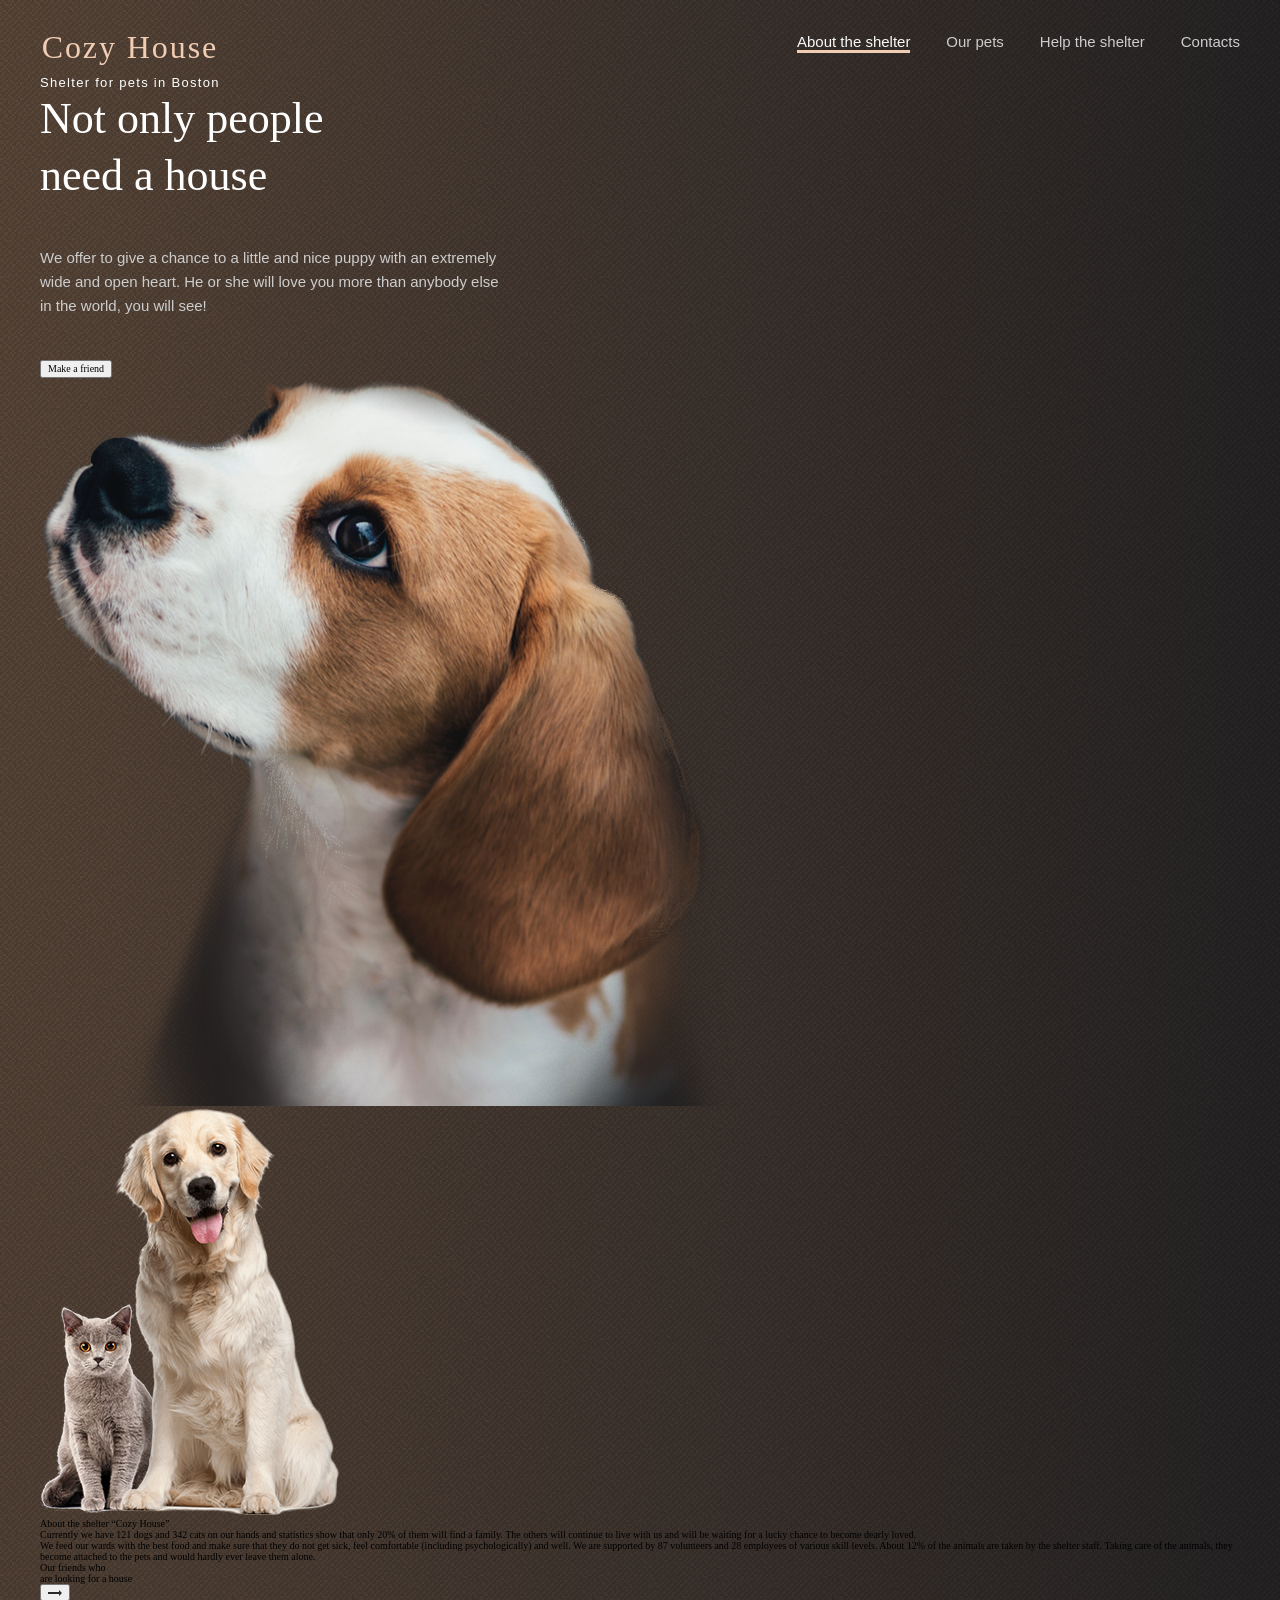
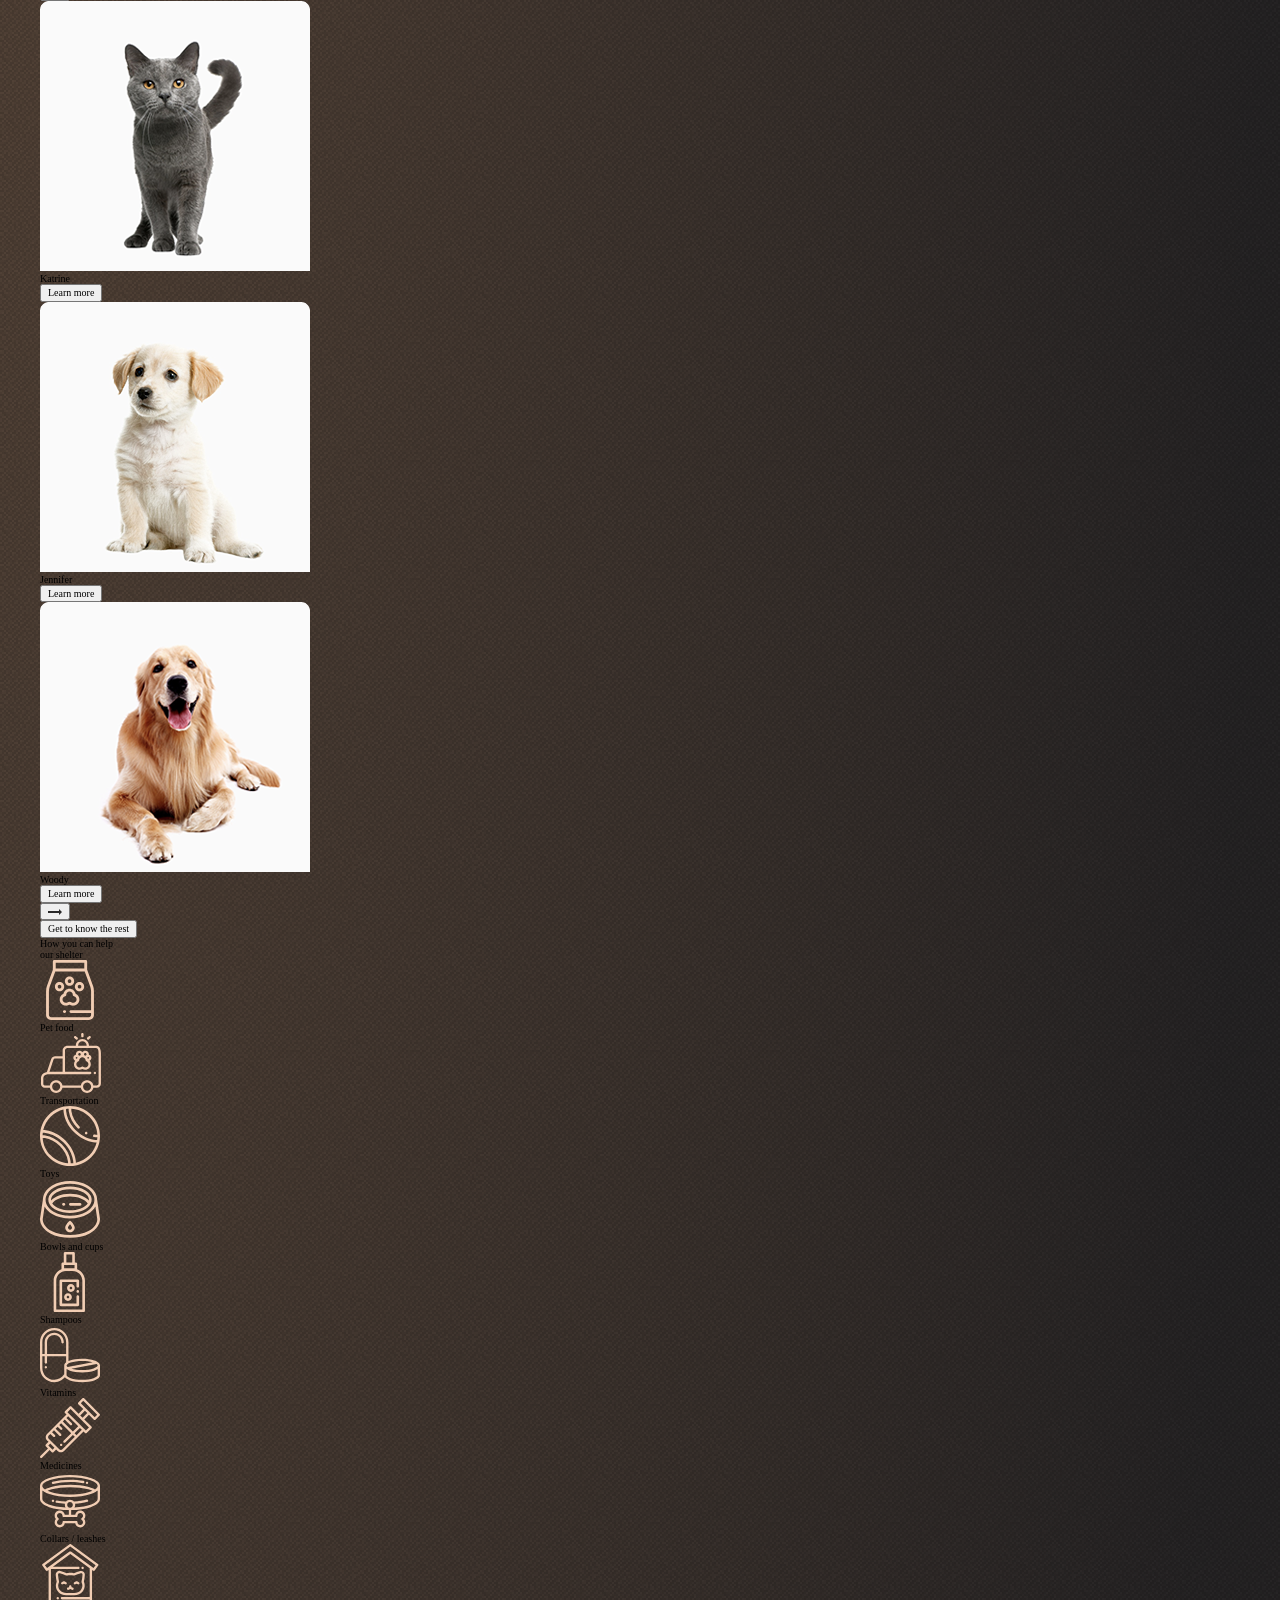
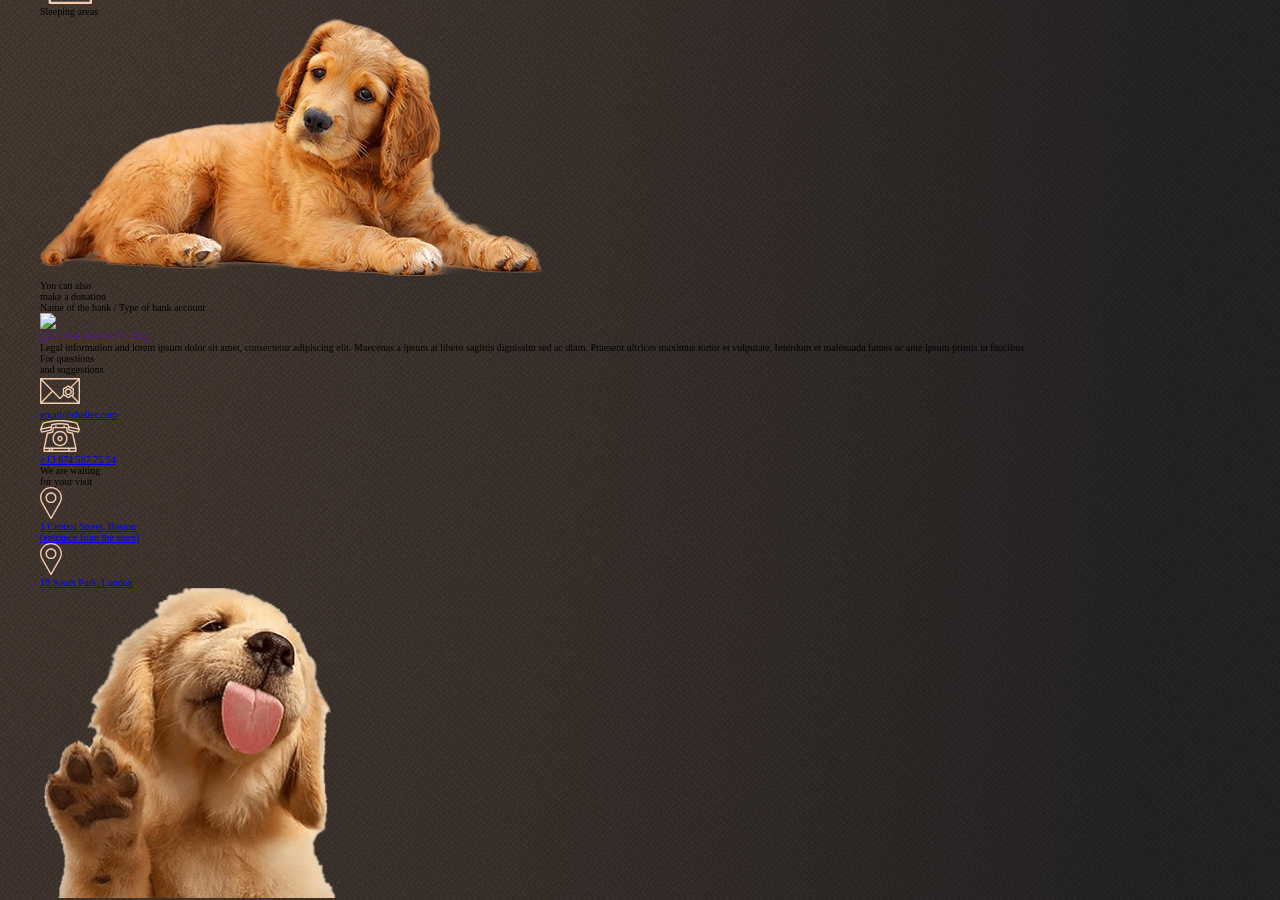
==== commit 4468e93d: "feat: add not-only style (Sun, Mar 26, 2023 10:27:43 PM)" ====
--- a/shelter/pages/main/index.html
+++ b/shelter/pages/main/index.html
@@ -49,8 +49,8 @@
       <div class="not-only__img">
         <img src="../../assets/images/start-screen-puppy.png" alt="dog">
       </div>
-  </section>
-  <div class="wrapper-background-light">
+    </section>
+    <div class="wrapper-background-light">
     <section class="about container">
       <div class="about__pets">
         <img src="../../assets/images/about-pets.png" alt="cat and dog">
@@ -69,150 +69,150 @@
         </p>
       </div>
     </section>
-  </div>
-  <div class="wrapper-background-dark">
-    <section class="friends container">
-      <h3 class="friends__title h3-title">Our friends who <br>are looking for a house</h3>
-      <div class="pets-content-wrapper">
-        <div class="left-arrow">
-          <button class="left-arrow__btn arrow-btn">
-            <svg class="arrow-icon" width="14" height="6" viewBox="0 0 14 6" fill="none" xmlns="http://www.w3.org/2000/svg">
-              <path d="M0 4V2L11 2V0L14 3L11 6V4L0 4Z" fill="#292929"/>
-            </svg> 
-          </button>
-        </div>
-        <div class="pets-content">
-          <div class="pet-card">
-            <div class="pet-card__image">
-              <img src="../../assets/images/cards/pets-katrine.png" alt="cat">
-            </div>
-            <div class="pet-card__title">Katrine</div>
-            <div class="pet-card__button">
-              <button class="pet-card__button-inner">Learn more</button>
-            </div>
-          </div>
-          <div class="pet-card">
-            <div class="pet-card__image">
-              <img src="../../assets/images/cards/pets-jennifer.png" alt="dog">
-            </div>
-            <div class="pet-card__title">Jennifer</div>
-            <div class="pet-card__button">
-              <button class="pet-card__button-inner">Learn more</button>
-            </div>
-          </div>
-          <div class="pet-card">
-            <div class="pet-card__image">
-              <img src="../../assets/images/cards/pets-woody.png" alt="dog">
-            </div>
-            <div class="pet-card__title">Woody</div>
-            <div class="pet-card__button">
-              <button class="pet-card__button-inner">Learn more</button>
-            </div>
-          </div>
-        </div>
-        <div class="right-arrow">
-          <button class="right-arrow__btn arrow-btn">
-            <svg class="arrow-icon" width="14" height="6" viewBox="0 0 14 6" fill="none" xmlns="http://www.w3.org/2000/svg">
-              <path d="M0 4V2L11 2V0L14 3L11 6V4L0 4Z" fill="#292929"/>
-            </svg>          
-          </button>
-        </div>
-      </div>
-      <div class="friends__btn-wrapper">
-        <button class="friends__btn btn">Get to know the rest</button>
-      </div>
-    </section>
-  </div>
-  <div class="wrapper-background-light">
-    <section class="help container"> 
-      <h3 class="help__title h3-title">How you can help <br>our shelter</h3>
-      <div class="help-card-content">
-        <div class="help-card">
-          <div class="help-card__icon">
-            <img src="../../assets/icons/icon-pet-food.svg" alt="food">
-          </div>
-          <h4 class="help-card__title h4-title">Pet food</h4>
-        </div>
-        <div class="help-card">
-          <div class="help-card__icon">
-            <img src="../../assets/icons/icon-transportation.svg" alt="transportation">
-          </div>
-          <h4 class="help-card__title h4-title">Transportation</h4>
-        </div>
-        <div class="help-card">
-          <div class="help-card__icon">
-            <img src="../../assets/icons/icon-toys.svg" alt="toys">
-          </div>
-          <h4 class="help-card__title h4-title">Toys</h4>
-        </div>
-        <div class="help-card">
-          <div class="help-card__icon">
-            <img src="../../assets/icons/icon-bowls-and-cups.svg" alt="bowl">
-          </div>
-          <h4 class="help-card__title h4-title">Bowls and cups</h4>
-        </div>
-        <div class="help-card">
-          <div class="help-card__icon">
-            <img src="../../assets/icons/icon-shampoos.svg" alt="shampoo">
-          </div>
-          <h4 class="help-card__title h4-title">Shampoos</h4>
-        </div>
-        <div class="help-card">
-          <div class="help-card__icon">
-            <img src="../../assets/icons/icon-vitamins.svg" alt="vitamins">
-          </div>
-          <h4 class="help-card__title h4-title">Vitamins</h4>
-        </div>
-        <div class="help-card">
-          <div class="help-card__icon">
-            <img src="../../assets/icons/icon-medicines.svg" alt="medicines">
-          </div>
-          <h4 class="help-card__title h4-title">Medicines</h4>
-        </div>
-        <div class="help-card">
-          <div class="help-card__icon">
-            <img src="../../assets/icons/icon-collars-leashes.svg" alt="collars">
-          </div>
-          <h4 class="help-card__title h4-title">Collars / leashes</h4>
-        </div>
-        <div class="help-card">
-          <div class="help-card__icon">
-            <img src="../../assets/icons/icon-sleeping-area.svg" alt="sleeping areas">
-          </div>
-          <h4 class="help-card__title h4-title">Sleeping areas</h4>
-        </div>
-      </div>
-    </section>
-  </div>
-  <div class="wrapper-background-dark">
-    <section class="donation container">
-      <div class="donation-content">
-        <div class="donation__img">
-          <img src="../../assets/images/donation-dog.png" alt="dog">
-        </div>
-        <div class="donation-info">
-          <div class="donation-info__title">
-            <h3 class="h3-title">You can also <br>make a donation</h3>
-          </div>
-          <div class="donation-info__subtitle">
-            <h5>Name of the bank / Type of bank account</h5>
-          </div>
-          <div class="donation-info__credit-card">
-            <a href="">
-              <img src="../../assets/icons/credit-card.svg">
-              <p>8380 2880 8028 8791 7435</p>
-            </a>
-          </div>
-          <div class="donation-info__text">
-            <p>Legal information and lorem ipsum dolor sit amet, 
-            consectetur adipiscing elit. Maecenas a ipsum at libero sagittis dignissim sed ac diam. 
-            Praesent ultrices maximus tortor et vulputate.
-            Interdum et malesuada fames ac ante ipsum primis in faucibus.</p>
-          </div>
-        </div>
-      </div>
-    </section>
-  </div>
+    </div>
+    <div class="wrapper-background-dark">
+      <section class="friends container">
+        <h3 class="friends__title h3-title">Our friends who <br>are looking for a house</h3>
+        <div class="pets-content-wrapper">
+          <div class="left-arrow">
+            <button class="left-arrow__btn arrow-btn">
+              <svg class="arrow-icon" width="14" height="6" viewBox="0 0 14 6" fill="none" xmlns="http://www.w3.org/2000/svg">
+                <path d="M0 4V2L11 2V0L14 3L11 6V4L0 4Z" fill="#292929"/>
+              </svg> 
+            </button>
+          </div>
+          <div class="pets-content">
+            <div class="pet-card">
+              <div class="pet-card__image">
+                <img src="../../assets/images/cards/pets-katrine.png" alt="cat">
+              </div>
+              <div class="pet-card__title">Katrine</div>
+              <div class="pet-card__button">
+                <button class="pet-card__button-inner">Learn more</button>
+              </div>
+            </div>
+            <div class="pet-card">
+              <div class="pet-card__image">
+                <img src="../../assets/images/cards/pets-jennifer.png" alt="dog">
+              </div>
+              <div class="pet-card__title">Jennifer</div>
+              <div class="pet-card__button">
+                <button class="pet-card__button-inner">Learn more</button>
+              </div>
+            </div>
+            <div class="pet-card">
+              <div class="pet-card__image">
+                <img src="../../assets/images/cards/pets-woody.png" alt="dog">
+              </div>
+              <div class="pet-card__title">Woody</div>
+              <div class="pet-card__button">
+                <button class="pet-card__button-inner">Learn more</button>
+              </div>
+            </div>
+          </div>
+          <div class="right-arrow">
+            <button class="right-arrow__btn arrow-btn">
+              <svg class="arrow-icon" width="14" height="6" viewBox="0 0 14 6" fill="none" xmlns="http://www.w3.org/2000/svg">
+                <path d="M0 4V2L11 2V0L14 3L11 6V4L0 4Z" fill="#292929"/>
+              </svg>          
+            </button>
+          </div>
+        </div>
+        <div class="friends__btn-wrapper">
+          <button class="friends__btn btn">Get to know the rest</button>
+        </div>
+      </section>
+    </div>
+    <div class="wrapper-background-light">
+      <section class="help container"> 
+        <h3 class="help__title h3-title">How you can help <br>our shelter</h3>
+        <div class="help-card-content">
+          <div class="help-card">
+            <div class="help-card__icon">
+              <img src="../../assets/icons/icon-pet-food.svg" alt="food">
+            </div>
+            <h4 class="help-card__title h4-title">Pet food</h4>
+          </div>
+          <div class="help-card">
+            <div class="help-card__icon">
+              <img src="../../assets/icons/icon-transportation.svg" alt="transportation">
+            </div>
+            <h4 class="help-card__title h4-title">Transportation</h4>
+          </div>
+          <div class="help-card">
+            <div class="help-card__icon">
+              <img src="../../assets/icons/icon-toys.svg" alt="toys">
+            </div>
+            <h4 class="help-card__title h4-title">Toys</h4>
+          </div>
+          <div class="help-card">
+            <div class="help-card__icon">
+              <img src="../../assets/icons/icon-bowls-and-cups.svg" alt="bowl">
+            </div>
+            <h4 class="help-card__title h4-title">Bowls and cups</h4>
+          </div>
+          <div class="help-card">
+            <div class="help-card__icon">
+              <img src="../../assets/icons/icon-shampoos.svg" alt="shampoo">
+            </div>
+            <h4 class="help-card__title h4-title">Shampoos</h4>
+          </div>
+          <div class="help-card">
+            <div class="help-card__icon">
+              <img src="../../assets/icons/icon-vitamins.svg" alt="vitamins">
+            </div>
+            <h4 class="help-card__title h4-title">Vitamins</h4>
+          </div>
+          <div class="help-card">
+            <div class="help-card__icon">
+              <img src="../../assets/icons/icon-medicines.svg" alt="medicines">
+            </div>
+            <h4 class="help-card__title h4-title">Medicines</h4>
+          </div>
+          <div class="help-card">
+            <div class="help-card__icon">
+              <img src="../../assets/icons/icon-collars-leashes.svg" alt="collars">
+            </div>
+            <h4 class="help-card__title h4-title">Collars / leashes</h4>
+          </div>
+          <div class="help-card">
+            <div class="help-card__icon">
+              <img src="../../assets/icons/icon-sleeping-area.svg" alt="sleeping areas">
+            </div>
+            <h4 class="help-card__title h4-title">Sleeping areas</h4>
+          </div>
+        </div>
+      </section>
+    </div>
+    <div class="wrapper-background-dark">
+      <section class="donation container">
+        <div class="donation-content">
+          <div class="donation__img">
+            <img src="../../assets/images/donation-dog.png" alt="dog">
+          </div>
+          <div class="donation-info">
+            <div class="donation-info__title">
+              <h3 class="h3-title">You can also <br>make a donation</h3>
+            </div>
+            <div class="donation-info__subtitle">
+              <h5>Name of the bank / Type of bank account</h5>
+            </div>
+            <div class="donation-info__credit-card">
+              <a href="">
+                <img src="../../assets/icons/credit-card.svg">
+                <p>8380 2880 8028 8791 7435</p>
+              </a>
+            </div>
+            <div class="donation-info__text">
+              <p>Legal information and lorem ipsum dolor sit amet, 
+              consectetur adipiscing elit. Maecenas a ipsum at libero sagittis dignissim sed ac diam. 
+              Praesent ultrices maximus tortor et vulputate.
+              Interdum et malesuada fames ac ante ipsum primis in faucibus.</p>
+            </div>
+          </div>
+        </div>
+      </section>
+    </div>
   </main>
   <footer class="footer container">
     <div class="footer-contacts">
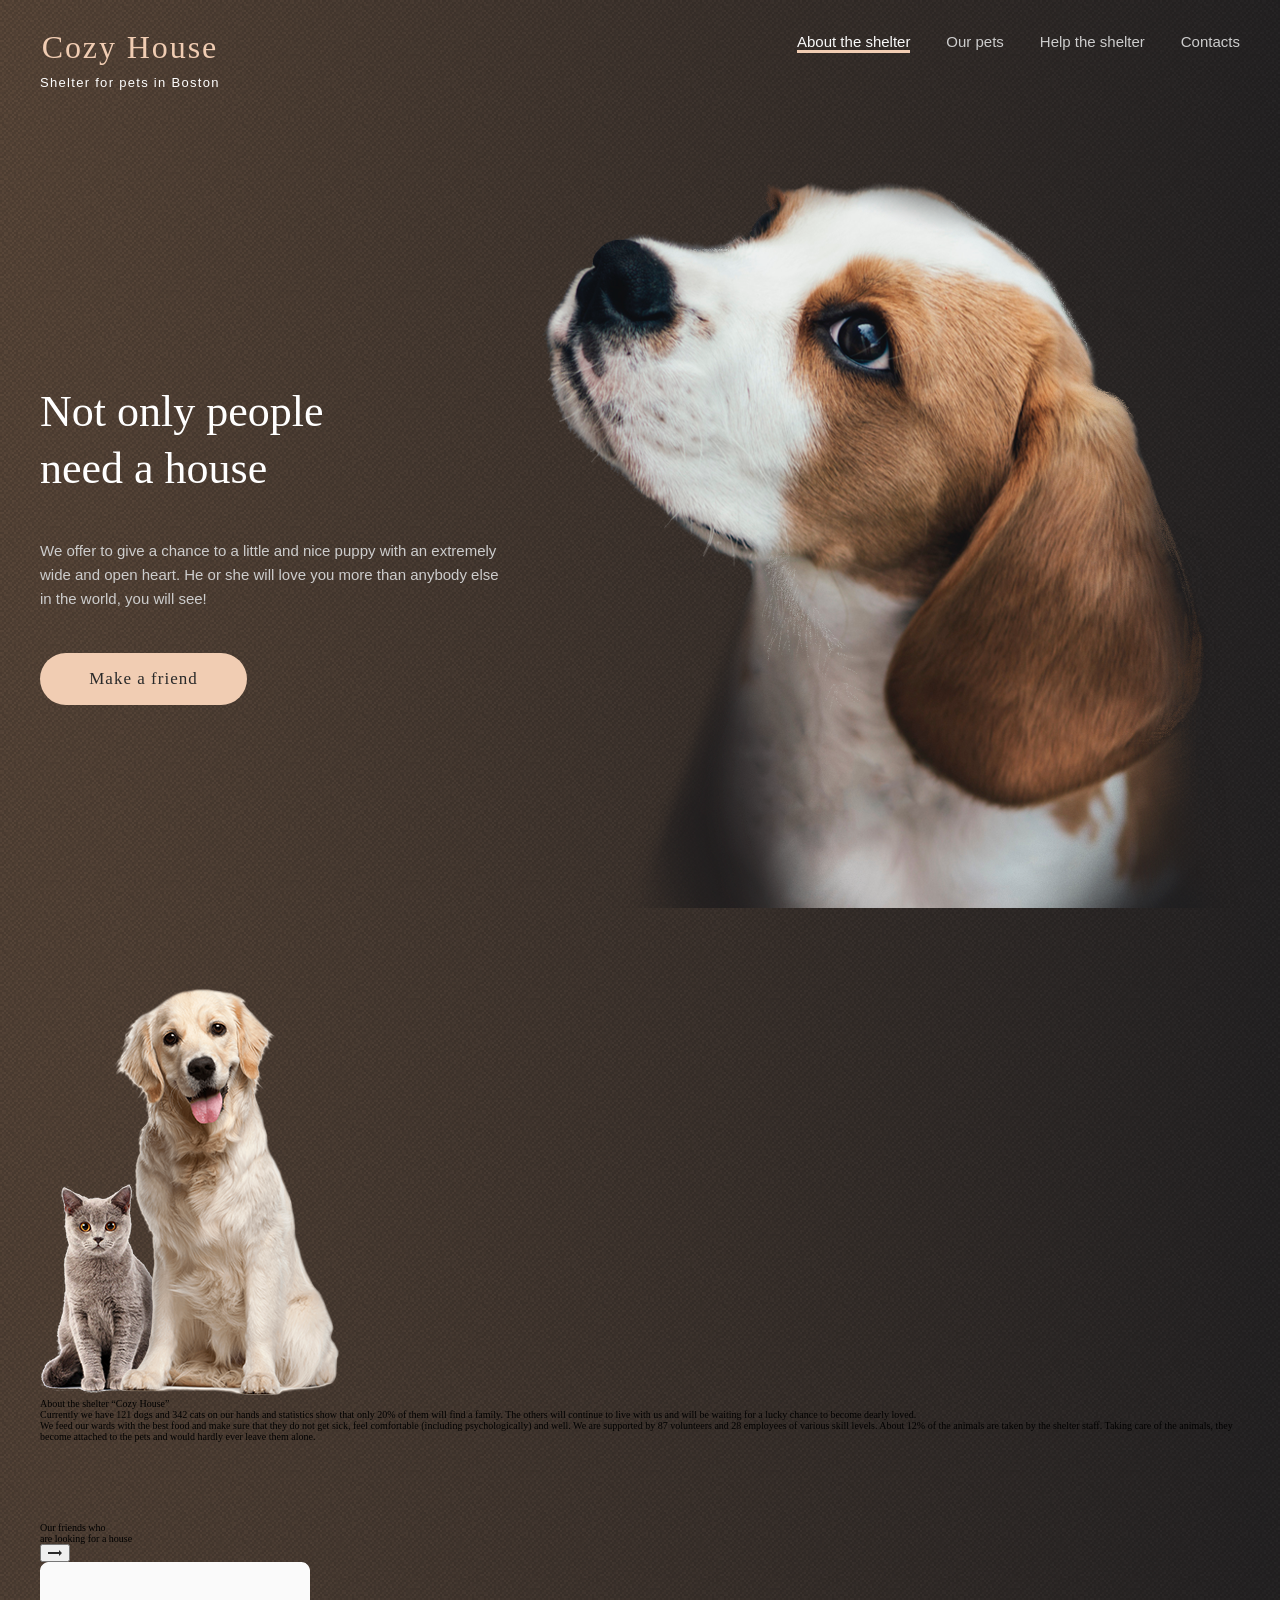
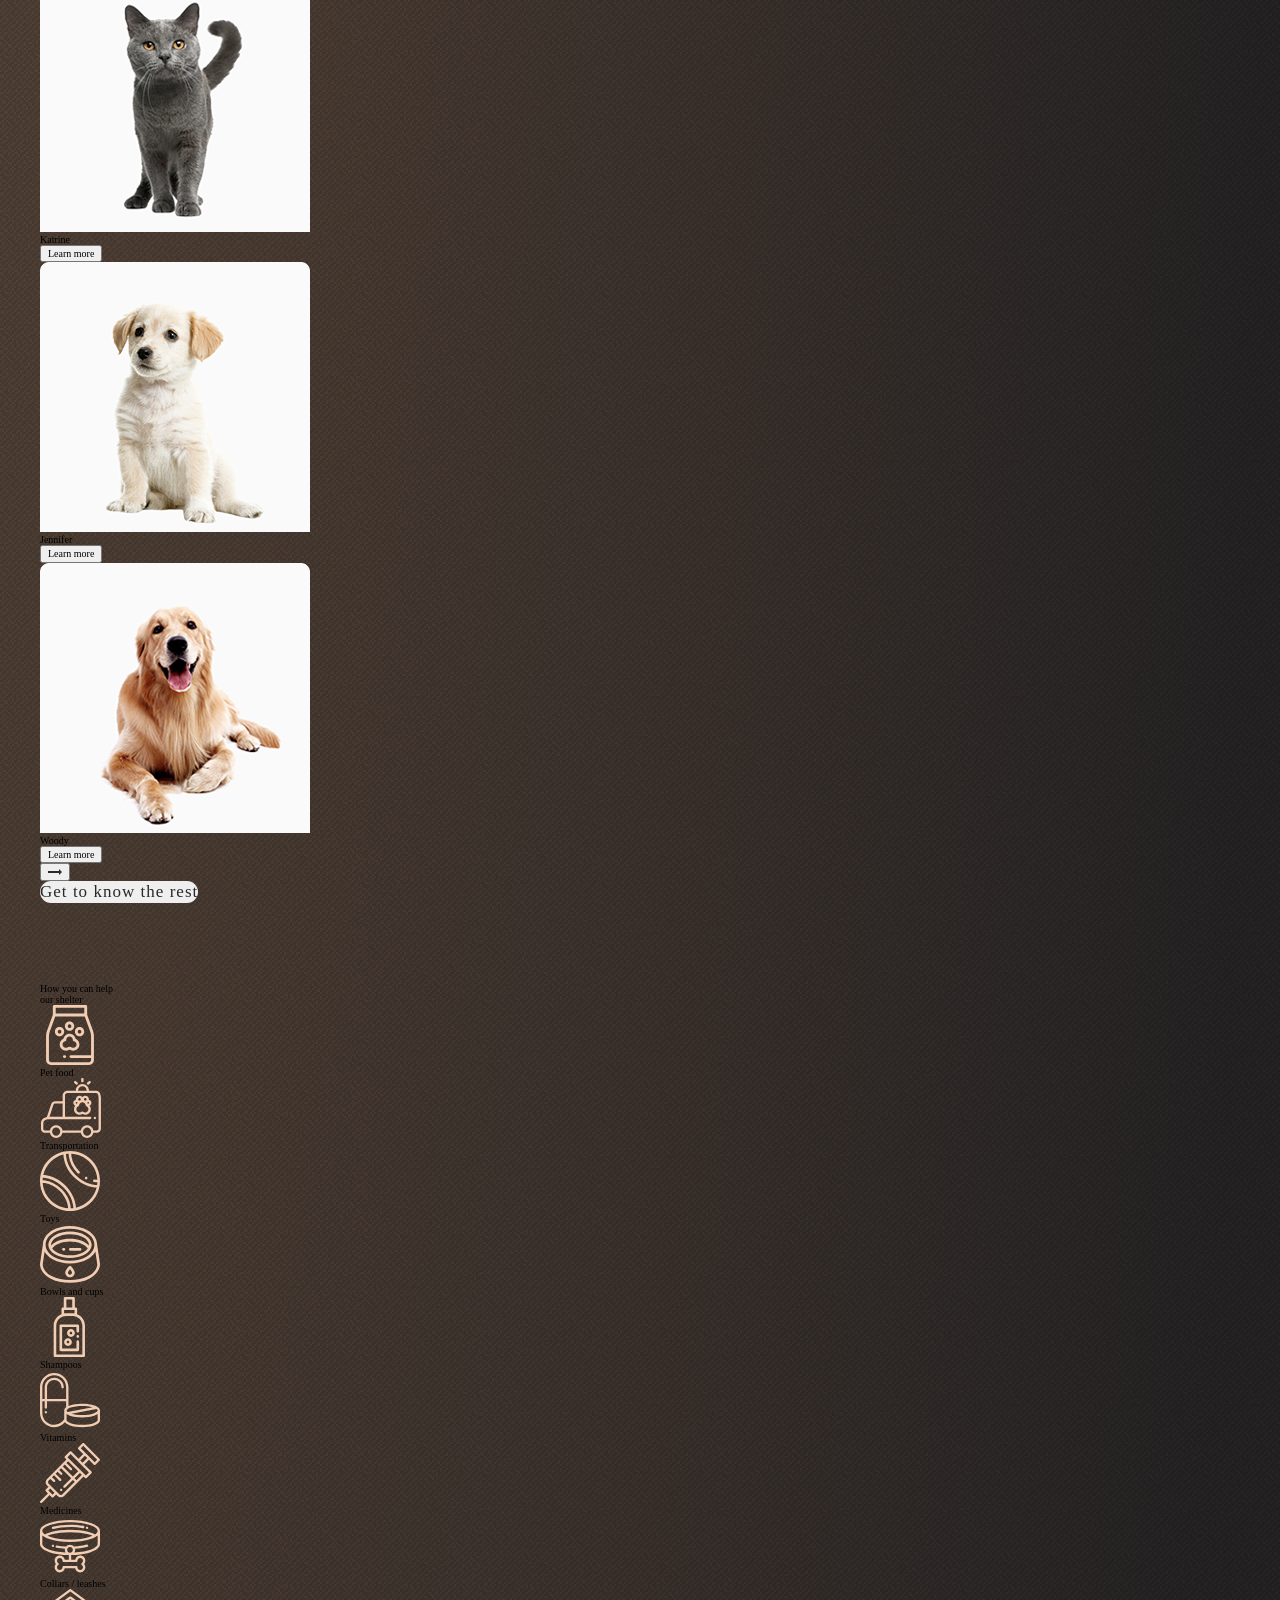
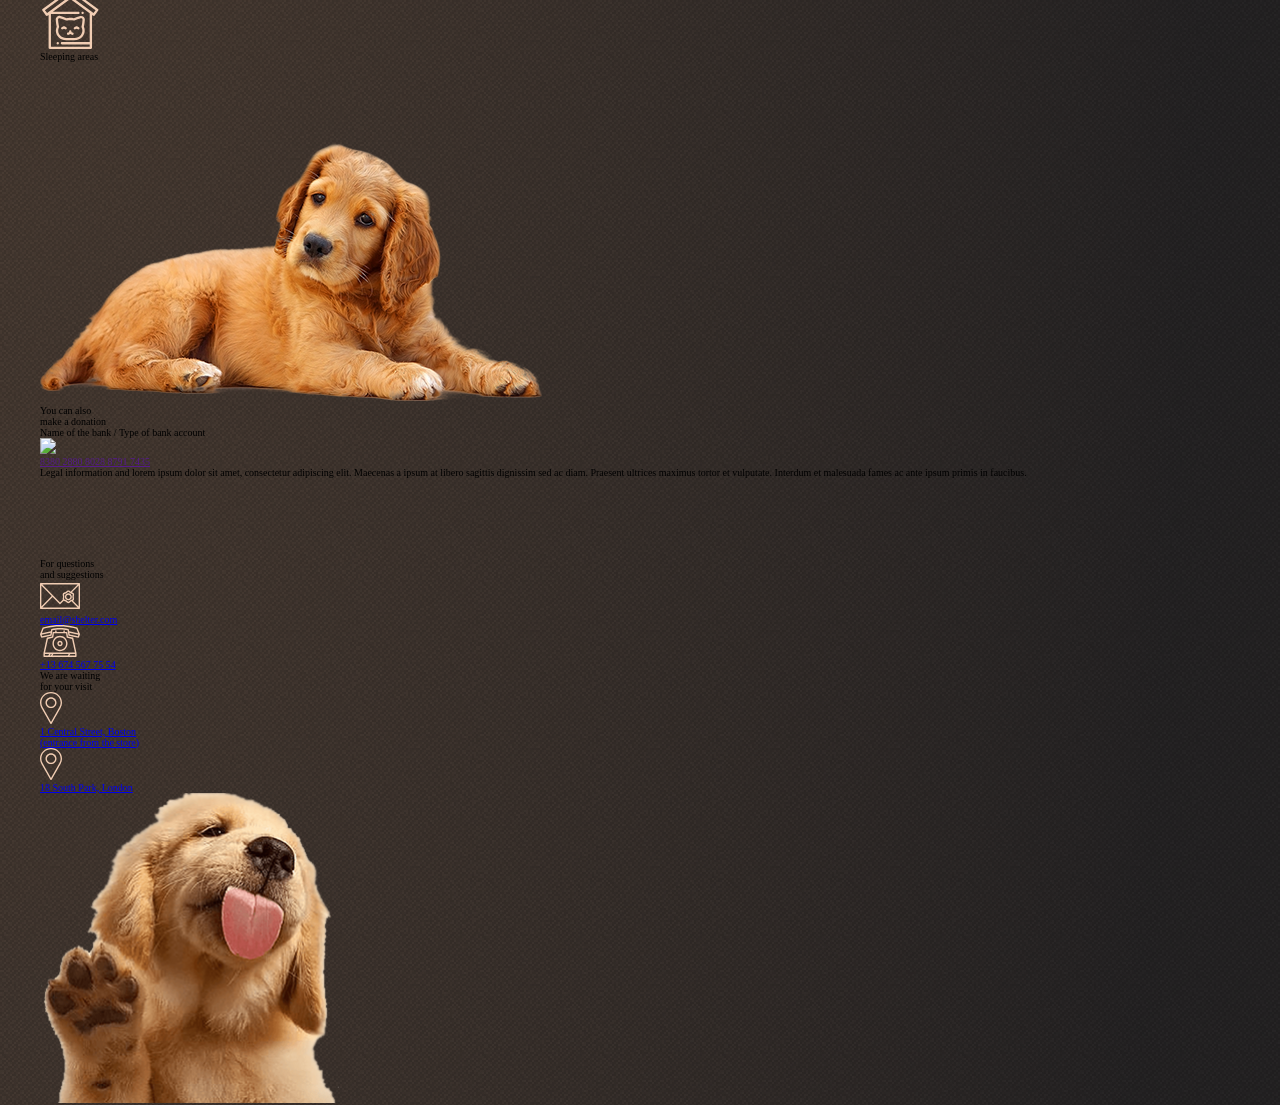
==== commit 3c284dc6: "feat: add not-only style (Mon, Mar 27, 2023 10:46:23 AM)" ====
--- a/shelter/pages/main/index.html
+++ b/shelter/pages/main/index.html
@@ -43,7 +43,7 @@
         <p class="not-only-content__text">We offer to give a chance to a little and nice puppy with an extremely wide and open heart. 
           He or she will love you more than anybody else in the world, you will see!</p>
         <div class="not-only-content__btn-wrapper">
-          <button class="not-only-content__btn btn">Make a friend</button>
+          <a class="not-only-content__btn btn" href="#">Make a friend</a>
         </div>
       </div>
       <div class="not-only__img">
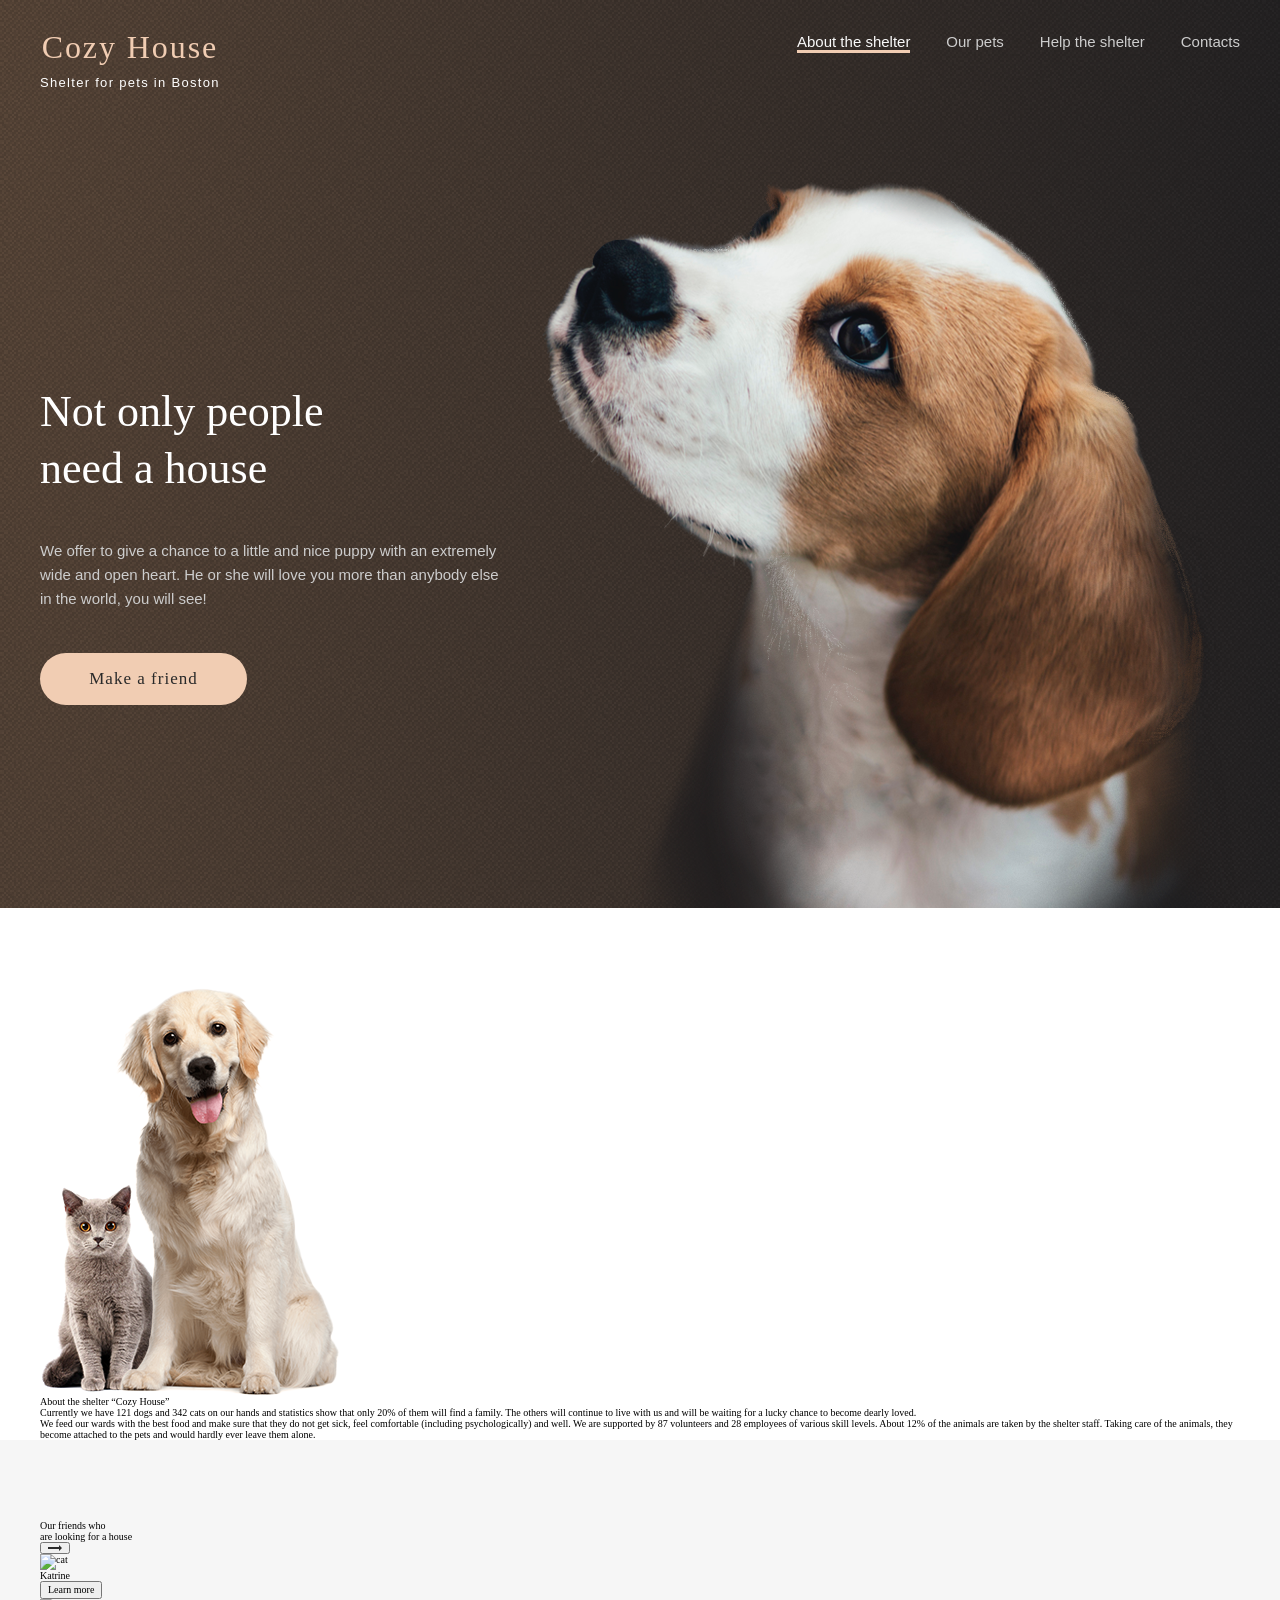
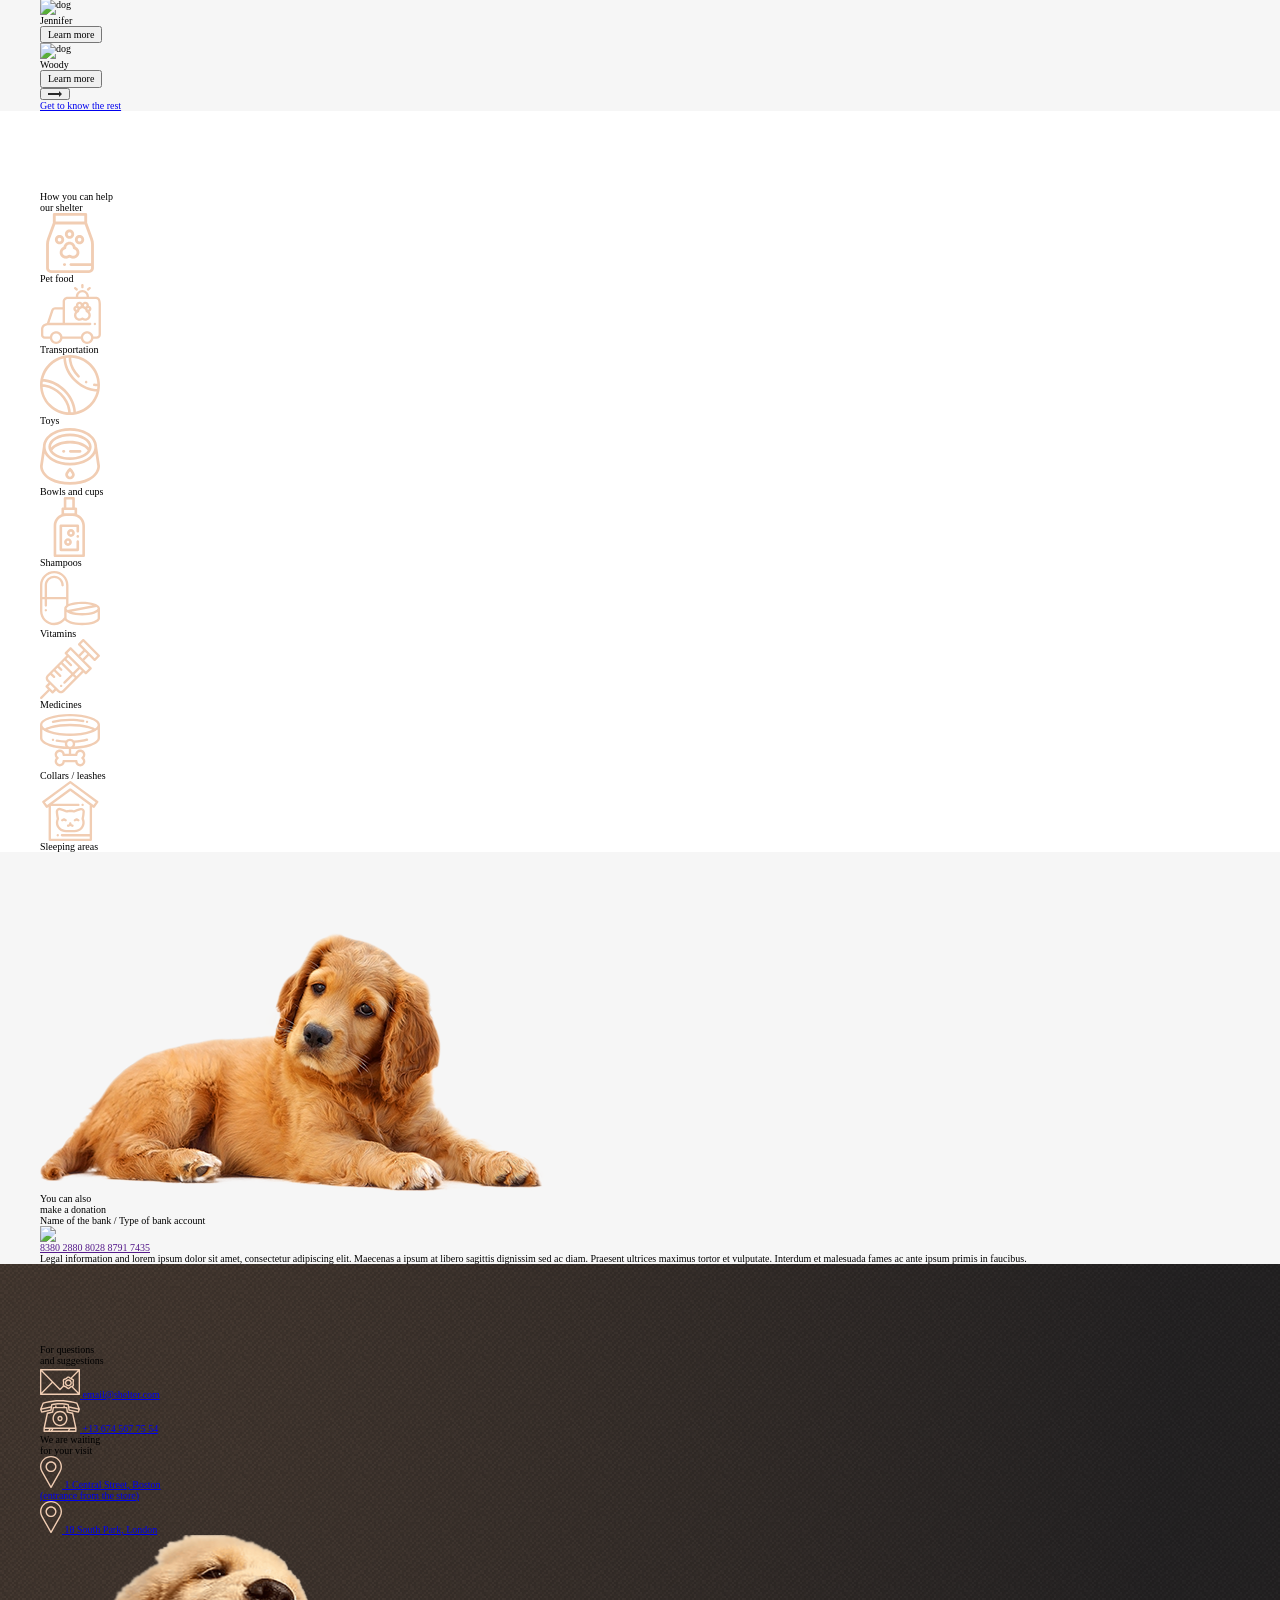
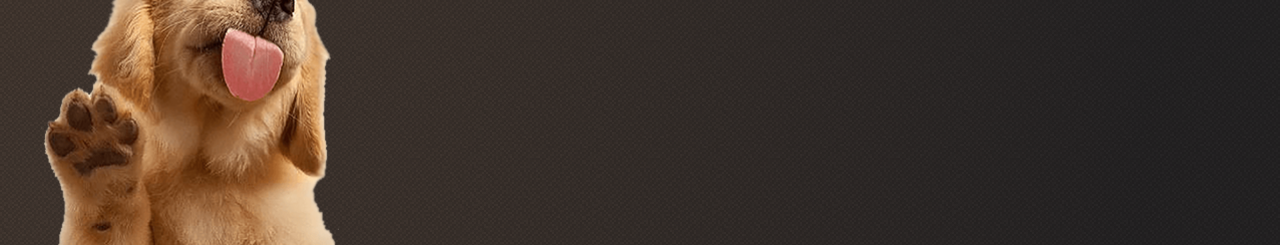
==== commit 4907efec: "refactor: change main structure (Mon, Mar 27, 2023 11:44:51 AM)" ====
--- a/shelter/pages/main/index.html
+++ b/shelter/pages/main/index.html
@@ -1,235 +1,210 @@
-<!DOCTYPE html>
 <html lang="en">
 <head>
   <meta charset="UTF-8">
   <meta http-equiv="X-UA-Compatible" content="IE=edge">
   <meta name="viewport" content="width=device-width, initial-scale=1.0">
-  <title>shelter</title>
-  <link rel="stylesheet" href="../../stylesheets/main.css">
+  <title>Shelter</title>
+  <link href="../../stylesheets/main.css" rel="stylesheet">
 </head>
 <body>
   <header class="header container">
-    <div class="header-logo">
-        <div class="logo">
-          <div class="logo__title">
-            <h1 class="h1-title">Cozy House</h1>
-          </div>
-          <div class="logo__subtitle">
-            <p>Shelter for pets in Boston</p>
-          </div>
-        </div>
-    </div>
-    <nav class="nav">
-      <ul class="nav-list">
-        <li class="nav-list__item nav-list__item_active">
-          <a class="nav-list__link" href="./index.html">About the shelter</a>
-        </li>
-        <li class="nav-list__item">
-          <a class="nav-list__link" href="../pets/index.html">Our pets</a>
-        </li>
-        <li class="nav-list__item">
-          <a class="nav-list__link">Help the shelter</a>
-        </li>
-        <li class="nav-list__item">
-          <a class="nav-list__link">Contacts</a>
-        </li>
-      </ul>
-    </nav>
+    <!-- <div class="header__container container"> -->
+      <div class="logo">
+        <a class="logo__link" href="">
+          <h1 class="logo__h1 h1-title">Cozy House</h1>
+          <span class="logo__subtitle">Shelter for pets in Boston</span>
+        </a>
+      </div>
+      <nav class="nav">
+        <ul class="nav__list">
+          <li class="nav__item"><a class="nav__link nav__link_active" href="">About the shelter</a></li>
+          <li class="nav__item"><a class="nav__link" href="../pets/pets.html">Our pets</a></li>
+          <li class="nav__item"><a class="nav__link" href="#help">Help the shelter</a></li>
+          <li class="nav__item"><a class="nav__link" href="#contacts">Contacts</a></li>
+        </ul>
+      </nav>
+    <!-- </div> -->
   </header>
   <main class="main">
     <section class="not-only container">
-      <div class="not-only-content">
-        <h2 class="not-only-content__title h2-title">Not only people need a house</h2>
-        <p class="not-only-content__text">We offer to give a chance to a little and nice puppy with an extremely wide and open heart. 
+      <div class="not-only__content">
+        <h2 class="not-only__title h2-title">Not only people need a house</h2>
+        <p class="not-only__text">We offer to give a chance to a little and nice puppy with an extremely wide and open heart. 
           He or she will love you more than anybody else in the world, you will see!</p>
-        <div class="not-only-content__btn-wrapper">
-          <a class="not-only-content__btn btn" href="#">Make a friend</a>
-        </div>
+        <a class="not-only__btn btn" href="#friends">Make a friend</a>
       </div>
       <div class="not-only__img">
-        <img src="../../assets/images/start-screen-puppy.png" alt="dog">
-      </div>
-    </section>
-    <div class="wrapper-background-light">
-    <section class="about container">
-      <div class="about__pets">
-        <img src="../../assets/images/about-pets.png" alt="cat and dog">
-      </div>
-      <div class="about-content">
-        <h3 class="about__title h3-title">About the shelter “Cozy House”</h3>
-        <p class="about__text">
-          Currently we have 121 dogs and 342 cats on our hands and statistics show that only 20% of them will find a family. 
-          The others will continue to live with us and will be waiting for a lucky chance to become dearly loved.</p>
-        <p class="about__text">
-          We feed our wards with the best food and make sure that they do not get sick, 
-          feel comfortable (including psychologically) and well. 
-          We are supported by 87 volunteers and 28 employees of various skill levels. 
-          About 12% of the animals are taken by the shelter staff. 
-          Taking care of the animals, they become attached to the pets and would hardly ever leave them alone.
-        </p>
-      </div>
-    </section>
-    </div>
-    <div class="wrapper-background-dark">
-      <section class="friends container">
+        <img class="not-only__dog-img" src="../../assets/images/start-screen-puppy.png" alt="dog">
+      </div>
+    </section>
+    <section class="about section-light">
+      <div class="about__container container">
+        <div class="about__img">
+          <img class="about__img-pets" src="../../assets/images/about-pets.png" alt="cat and dog">
+        </div>
+        <div class="about__content">
+          <h3 class="about__title h3-title">About the shelter “Cozy House”</h3>
+          <p class="about__text">
+            Currently we have 121 dogs and 342 cats on our hands and statistics show that only 20% of them will find a family. 
+            The others will continue to live with us and will be waiting for a lucky chance to become dearly loved.</p>
+          <p class="about__text">
+            We feed our wards with the best food and make sure that they do not get sick, 
+            feel comfortable (including psychologically) and well. 
+            We are supported by 87 volunteers and 28 employees of various skill levels. 
+            About 12% of the animals are taken by the shelter staff. 
+            Taking care of the animals, they become attached to the pets and would hardly ever leave them alone.
+          </p>
+        </div>
+      </div>
+    </section>
+    <section id="friends" class="friends section-grey">
+      <div class="friends__container container">
         <h3 class="friends__title h3-title">Our friends who <br>are looking for a house</h3>
-        <div class="pets-content-wrapper">
+        <div class="friends__content">
           <div class="left-arrow">
-            <button class="left-arrow__btn arrow-btn">
-              <svg class="arrow-icon" width="14" height="6" viewBox="0 0 14 6" fill="none" xmlns="http://www.w3.org/2000/svg">
+            <button class="left-arrow__btn">
+              <svg width="14" height="6" viewBox="0 0 14 6" fill="none" xmlns="http://www.w3.org/2000/svg">
+                <path d="M0 4V2L11 2V0L14 3L11 6V4L0 4Z" fill="#292929"/>
+              </svg>           
+            </button>
+          </div>
+          <div class="friends__pets">
+            <div class="pet-card">
+              <div class="pet-card__img">
+                <img src="../../assets/img/cards/pets-katrine.png" alt="cat">
+              </div>
+              <div class="pet-card__title">Katrine</div>
+              <div class="pet-card__btn">
+                <button class="button">Learn more</button>
+              </div>
+            </div>
+            <div class="pet-card">
+              <div class="pet-card__img">
+                <img src="../../assets/img/cards/pets-jennifer.png" alt="dog">
+              </div>
+              <div class="pet-card__title">Jennifer</div>
+              <div class="pet-card__btn">
+                <button class="button">Learn more</button>
+              </div>
+            </div>
+            <div class="pet-card">
+              <div class="pet-card__img">
+                <img src="../../assets/img/cards/pets-woody.png" alt="dog">
+              </div>
+              <div class="pet-card__title">Woody</div>
+              <div class="pet-card__btn">
+                <button class="button">Learn more</button>
+              </div>
+            </div>
+          </div>
+          <div class="right-arrow">
+            <button class="right-arrow__btn">
+              <svg width="14" height="6" viewBox="0 0 14 6" fill="none" xmlns="http://www.w3.org/2000/svg">
                 <path d="M0 4V2L11 2V0L14 3L11 6V4L0 4Z" fill="#292929"/>
               </svg> 
             </button>
           </div>
-          <div class="pets-content">
-            <div class="pet-card">
-              <div class="pet-card__image">
-                <img src="../../assets/images/cards/pets-katrine.png" alt="cat">
-              </div>
-              <div class="pet-card__title">Katrine</div>
-              <div class="pet-card__button">
-                <button class="pet-card__button-inner">Learn more</button>
-              </div>
-            </div>
-            <div class="pet-card">
-              <div class="pet-card__image">
-                <img src="../../assets/images/cards/pets-jennifer.png" alt="dog">
-              </div>
-              <div class="pet-card__title">Jennifer</div>
-              <div class="pet-card__button">
-                <button class="pet-card__button-inner">Learn more</button>
-              </div>
-            </div>
-            <div class="pet-card">
-              <div class="pet-card__image">
-                <img src="../../assets/images/cards/pets-woody.png" alt="dog">
-              </div>
-              <div class="pet-card__title">Woody</div>
-              <div class="pet-card__button">
-                <button class="pet-card__button-inner">Learn more</button>
-              </div>
-            </div>
-          </div>
-          <div class="right-arrow">
-            <button class="right-arrow__btn arrow-btn">
-              <svg class="arrow-icon" width="14" height="6" viewBox="0 0 14 6" fill="none" xmlns="http://www.w3.org/2000/svg">
-                <path d="M0 4V2L11 2V0L14 3L11 6V4L0 4Z" fill="#292929"/>
-              </svg>          
-            </button>
-          </div>
-        </div>
-        <div class="friends__btn-wrapper">
-          <button class="friends__btn btn">Get to know the rest</button>
-        </div>
-      </section>
-    </div>
-    <div class="wrapper-background-light">
-      <section class="help container"> 
+        </div>
+        <a class="friends__btn button-link" href="../pets/pets.html">Get to know the rest</a>
+      </div>
+    </section>
+    <section class="help section-light">
+      <div class="help__container container">
         <h3 class="help__title h3-title">How you can help <br>our shelter</h3>
-        <div class="help-card-content">
-          <div class="help-card">
-            <div class="help-card__icon">
-              <img src="../../assets/icons/icon-pet-food.svg" alt="food">
+        <div class="help-card__content">
+          <div class="help-card">
+            <div class="help-card__icon">
+              <img class="help-card__icon-img" src="../../assets/icons/icon-pet-food.svg" alt="food">
             </div>
             <h4 class="help-card__title h4-title">Pet food</h4>
           </div>
           <div class="help-card">
             <div class="help-card__icon">
-              <img src="../../assets/icons/icon-transportation.svg" alt="transportation">
+              <img class="help-card__icon-img" src="../../assets/icons/icon-transportation.svg" alt="transportation">
             </div>
             <h4 class="help-card__title h4-title">Transportation</h4>
           </div>
           <div class="help-card">
             <div class="help-card__icon">
-              <img src="../../assets/icons/icon-toys.svg" alt="toys">
+              <img class="help-card__icon-img" src="../../assets/icons/icon-toys.svg" alt="toys">
             </div>
             <h4 class="help-card__title h4-title">Toys</h4>
           </div>
           <div class="help-card">
             <div class="help-card__icon">
-              <img src="../../assets/icons/icon-bowls-and-cups.svg" alt="bowl">
+              <img class="help-card__icon-img" src="../../assets/icons/icon-bowls-and-cups.svg" alt="bowl">
             </div>
             <h4 class="help-card__title h4-title">Bowls and cups</h4>
           </div>
           <div class="help-card">
             <div class="help-card__icon">
-              <img src="../../assets/icons/icon-shampoos.svg" alt="shampoo">
+              <img class="help-card__icon-img" src="../../assets/icons/icon-shampoos.svg" alt="shampoo">
             </div>
             <h4 class="help-card__title h4-title">Shampoos</h4>
           </div>
           <div class="help-card">
             <div class="help-card__icon">
-              <img src="../../assets/icons/icon-vitamins.svg" alt="vitamins">
+              <img class="help-card__icon-img" src="../../assets/icons/icon-vitamins.svg" alt="vitamins">
             </div>
             <h4 class="help-card__title h4-title">Vitamins</h4>
           </div>
           <div class="help-card">
             <div class="help-card__icon">
-              <img src="../../assets/icons/icon-medicines.svg" alt="medicines">
+              <img class="help-card__icon-img" src="../../assets/icons/icon-medicines.svg" alt="medicines">
             </div>
             <h4 class="help-card__title h4-title">Medicines</h4>
           </div>
           <div class="help-card">
             <div class="help-card__icon">
-              <img src="../../assets/icons/icon-collars-leashes.svg" alt="collars">
+              <img class="help-card__icon-img" src="../../assets/icons/icon-collars-leashes.svg" alt="collars">
             </div>
             <h4 class="help-card__title h4-title">Collars / leashes</h4>
           </div>
           <div class="help-card">
             <div class="help-card__icon">
-              <img src="../../assets/icons/icon-sleeping-area.svg" alt="sleeping areas">
+              <img class="help-card__icon-img" src="../../assets/icons/icon-sleeping-area.svg" alt="sleeping areas">
             </div>
             <h4 class="help-card__title h4-title">Sleeping areas</h4>
           </div>
         </div>
-      </section>
-    </div>
-    <div class="wrapper-background-dark">
-      <section class="donation container">
-        <div class="donation-content">
-          <div class="donation__img">
-            <img src="../../assets/images/donation-dog.png" alt="dog">
-          </div>
-          <div class="donation-info">
-            <div class="donation-info__title">
-              <h3 class="h3-title">You can also <br>make a donation</h3>
-            </div>
-            <div class="donation-info__subtitle">
-              <h5>Name of the bank / Type of bank account</h5>
-            </div>
-            <div class="donation-info__credit-card">
-              <a href="">
-                <img src="../../assets/icons/credit-card.svg">
-                <p>8380 2880 8028 8791 7435</p>
-              </a>
-            </div>
-            <div class="donation-info__text">
-              <p>Legal information and lorem ipsum dolor sit amet, 
-              consectetur adipiscing elit. Maecenas a ipsum at libero sagittis dignissim sed ac diam. 
-              Praesent ultrices maximus tortor et vulputate.
-              Interdum et malesuada fames ac ante ipsum primis in faucibus.</p>
-            </div>
-          </div>
-        </div>
-      </section>
-    </div>
+      </div>
+    </section>
+    <section id="help" class="donation section-grey">
+      <div class="donation__container container">
+        <div class="donation__img">
+          <img class="donation__img-dog" src="../../assets/images/donation-dog.png" alt="dog">
+        </div>
+        <div class="donation-info">
+          <h3 class="donation-info__title h3-title">You can also <br>make a donation</h3>
+          <h5 class="donation-info__subtitle h5-title" >Name of the bank / Type of bank account</h5>
+          <div class="donation-info__credit-card">
+            <a class="credit-card" href="" target="_self">
+              <img class="credit-card__icon" src="../../assets/icons/credit-card.svg">
+              <p class="credit-card__text">8380 2880 8028 8791 7435</p>
+            </a>
+          </div>
+          <p class="donation-info__text">Legal information and lorem ipsum dolor sit amet, 
+          consectetur adipiscing elit. Maecenas a ipsum at libero sagittis dignissim sed ac diam. 
+          Praesent ultrices maximus tortor et vulputate.
+          Interdum et malesuada fames ac ante ipsum primis in faucibus.</p>
+        </div>
+      </div>
+    </section>
   </main>
   <footer class="footer container">
-    <div class="footer-contacts">
+    <div id="contacts" class="footer-contacts">
       <h3 class="footer-contacts__title h3-title">For questions <br>and suggestions</h3>
       <div class="footer-contacts__email">
         <a class="footer__email-icon" href="mailto:email@shelter.com">
           <img src="../../assets/icons/icon-email.svg" alt="email">
         </a>
-        <a class="footer__email-text" href="mailto:email@shelter.com"><h4>email@shelter.com</h4></a>
+        <a class="footer__email-text footer-text" href="mailto:email@shelter.com">email@shelter.com</a>
       </div>
       <div class="footer-contacts__phone">
         <a class="footer__phone-icon" href="tel:+13-674-567-75-54">
           <img src="../../assets/icons/icon-phone.svg" alt="phone">
         </a>
-        <a class="footer__phone-text" href="tel:+13-674-567-75-54">
-          <h4>+13 674 567 75 54</h4>
-        </a>
+        <a class="footer__phone-text footer-text" href="tel:+13-674-567-75-54">+13 674 567 75 54</a>
       </div>
     </div>
     <div class="footer-location">
@@ -238,21 +213,17 @@
         <a class="footer-map__icon" href="https://goo.gl/maps/1M5i2qvW5JNTci3F6">
           <img src="../../assets/icons/icon-marker.svg" alt="marker">
         </a>
-        <a class="footer-map__text_first" href="https://goo.gl/maps/1M5i2qvW5JNTci3F6">
-          <h4>1 Central Street, Boston <br>(entrance from the store)</h4>
-        </a>
+        <a class="footer-map__text footer-text" href="https://goo.gl/maps/1M5i2qvW5JNTci3F6" target="__blank">1 Central Street, Boston <br>(entrance from the store)</a>
       </div>
       <div class="footer-location__map">
         <a class="footer-map__icon" href="https://goo.gl/maps/7BhiTKAb1SkYFnS67">
           <img src="../../assets/icons/icon-marker.svg" alt="marker">
         </a>
-        <a class="footer-map__text_second" href="https://goo.gl/maps/7BhiTKAb1SkYFnS67">
-          <h4>18 South Park, London</h4>
-        </a>
+        <a class="footer-map__text footer-text" href="https://goo.gl/maps/7BhiTKAb1SkYFnS67" target="__blank">18 South Park, London</a>
       </div>
     </div>
     <div class="footer-dog">
-      <img src="../../assets/images/footer-puppy.png" alt="dog">
+      <img class="footer-dog__img" src="../../assets/images/footer-puppy.png" alt="dog">
     </div>
   </footer>
 </body>
